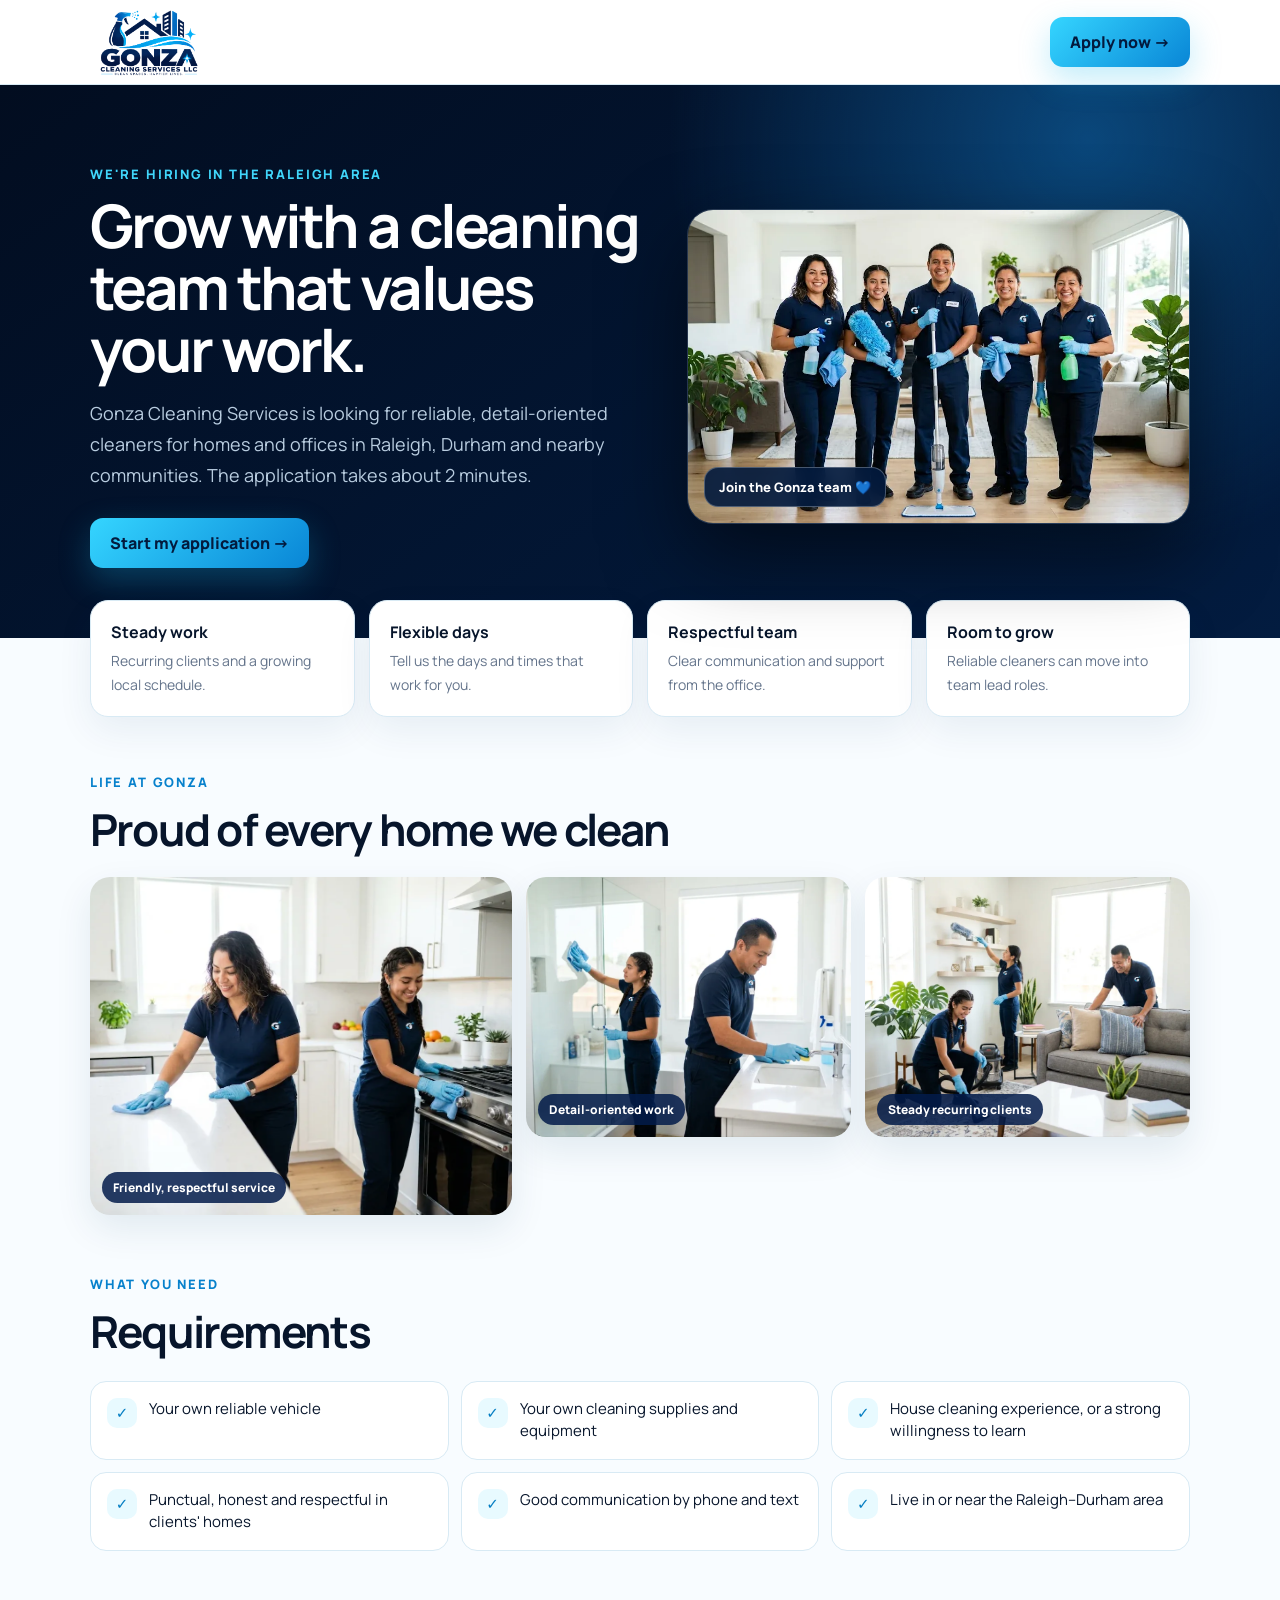
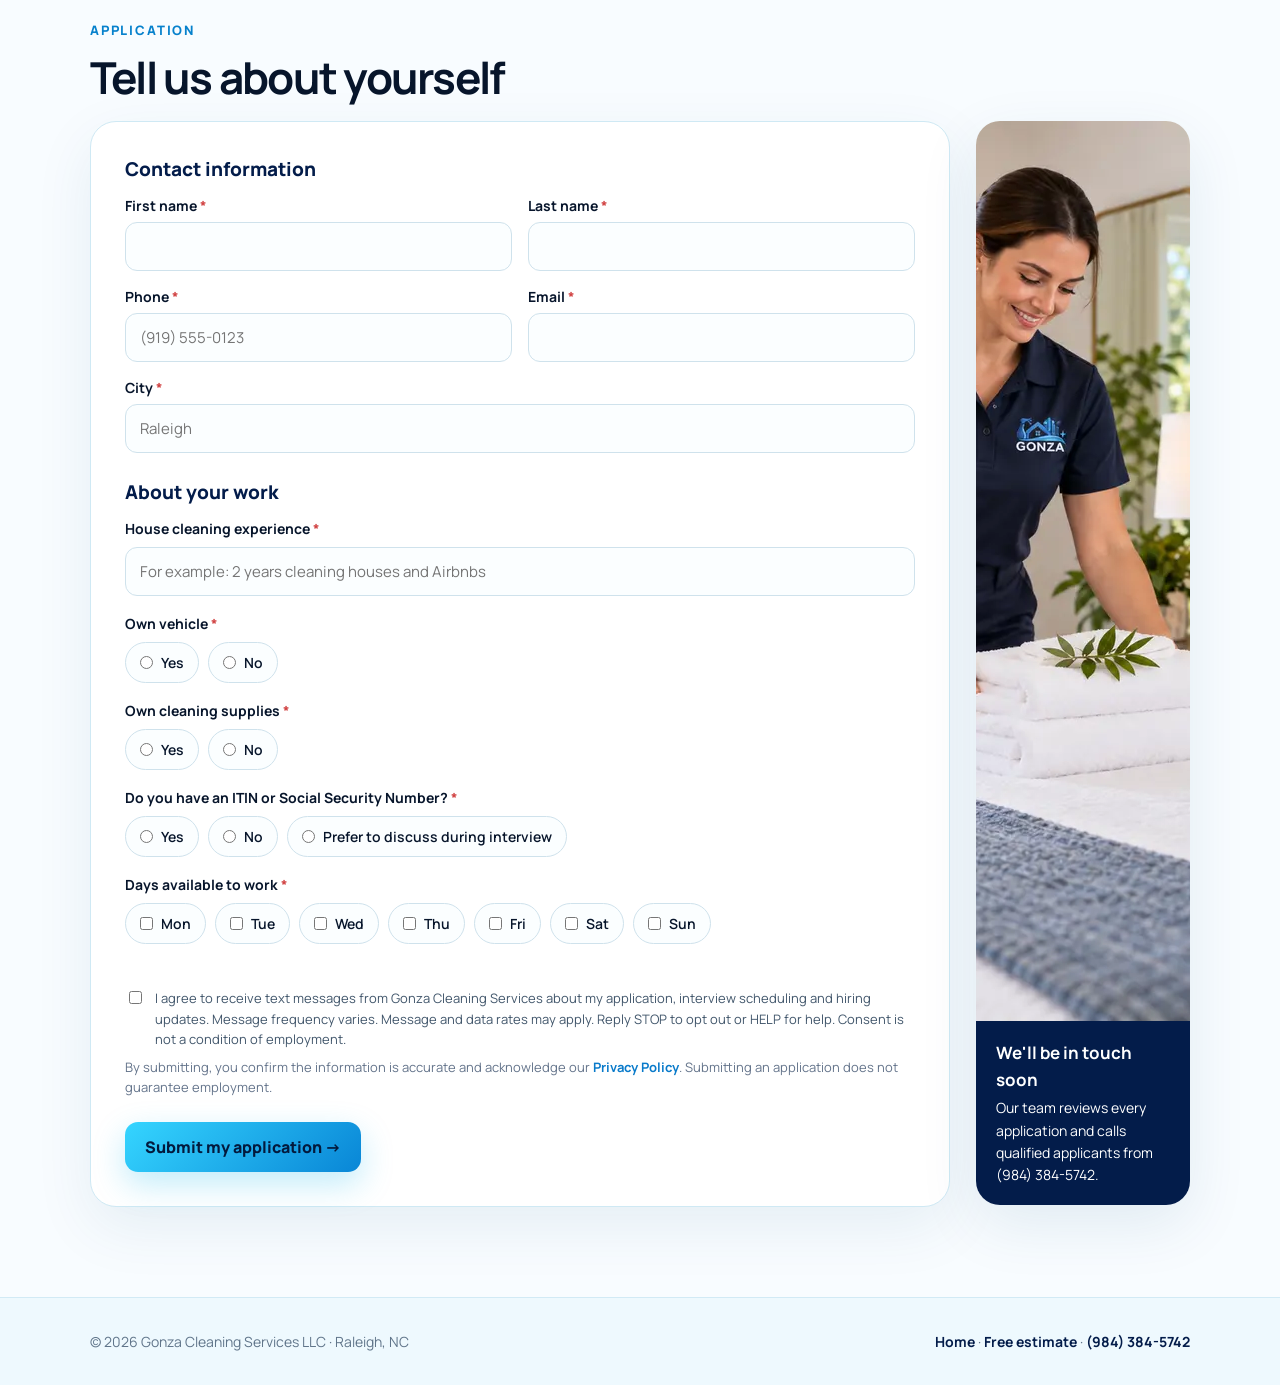
==== join-our-team.html @ 3a6606a4 "Join Our Team: team photos with Gonza logo on uniforms, new gallery Co-Authored-By: Claude Opus 5.5 " ====
<!doctype html>
<html lang="en">
<head>
<meta charset="utf-8">
<meta name="viewport" content="width=device-width,initial-scale=1">
<title>Join Our Team | Cleaning Jobs in Raleigh NC | Gonza Cleaning</title>
<meta name="description" content="Apply to join Gonza Cleaning Services. We are hiring reliable, detail-oriented house cleaners in Raleigh, Durham and nearby North Carolina communities.">
<meta name="robots" content="index,follow">
<link rel="canonical" href="https://www.gonzacleaning.com/join-our-team.html">
<meta property="og:type" content="website"><meta property="og:url" content="https://www.gonzacleaning.com/join-our-team.html"><meta property="og:title" content="Join Our Team | Gonza Cleaning Services"><meta property="og:description" content="We are hiring reliable, detail-oriented cleaners in the Raleigh area. Apply in about 3 minutes."><meta property="og:image" content="https://www.gonzacleaning.com/assets/gonza-logo-main.jpg">
<link rel="preconnect" href="https://fonts.googleapis.com"><link rel="preconnect" href="https://fonts.gstatic.com" crossorigin>
<link href="https://fonts.googleapis.com/css2?family=Manrope:wght@400;500;600;700;800&display=swap" rel="stylesheet">
<link rel="icon" type="image/png" sizes="192x192" href="/favicon.png">
<meta name="theme-color" content="#f8fcff">
<style>
:root{--navy:#031c4a;--cyan:#18bbed;--blue:#087aca;--ink:#07152b;--muted:#64748b;--line:#d8eaf4;--ice:#eefbff}
*{box-sizing:border-box}html{scroll-behavior:smooth}body{margin:0;font-family:Manrope,system-ui,sans-serif;color:var(--ink);background:#f8fcff}a{color:inherit;text-decoration:none}
.container{width:min(1100px,calc(100% - 40px));margin:auto}
.nav{position:sticky;top:0;z-index:20;background:#ffffffee;backdrop-filter:blur(16px);border-bottom:1px solid var(--line)}
.nav .container{display:flex;align-items:center;justify-content:space-between;height:84px}
.brand img{height:68px;display:block}
.btn{display:inline-flex;align-items:center;justify-content:center;gap:8px;padding:14px 20px;border:0;border-radius:13px;background:linear-gradient(135deg,#35d5ff,#0986d6);color:#031a3d;font:inherit;font-weight:800;box-shadow:0 12px 32px #17b8ed44;cursor:pointer;transition:.2s}
.btn:hover{transform:translateY(-2px)}.btn:disabled{opacity:.6;cursor:wait;transform:none}
.btn.ghost{background:transparent;box-shadow:none;border:1px solid #c8e8f5;color:var(--navy)}
.hero{background:radial-gradient(circle at 85% 10%,#0a477b 0,transparent 35%),linear-gradient(145deg,#020d20,#031c40);color:#fff;padding:80px 0 70px}
.kicker{color:#40d6fa;text-transform:uppercase;letter-spacing:.14em;font-size:13px;font-weight:800}
.hero h1{font-size:clamp(36px,6vw,60px);line-height:1.03;letter-spacing:-.045em;margin:12px 0 18px;max-width:760px}
.hero p{color:#b9cde0;font-size:18px;line-height:1.7;max-width:640px;margin:0 0 28px}
.perks{display:grid;grid-template-columns:repeat(4,1fr);gap:14px;margin-top:-38px}
.perk{background:#fff;border:1px solid var(--line);border-radius:18px;padding:20px;box-shadow:0 14px 36px #073c6312}
.perk strong{display:block;font-size:16px;margin-bottom:6px}.perk span{color:var(--muted);font-size:14px;line-height:1.6}
.reqs{padding:60px 0 10px}
.reqs h2,.apply h2{font-size:clamp(30px,4vw,44px);letter-spacing:-.04em;margin:8px 0 14px}
.req-list{display:grid;grid-template-columns:repeat(3,1fr);gap:12px;margin-top:20px}
.req{display:flex;gap:12px;align-items:flex-start;padding:16px;border:1px solid var(--line);border-radius:16px;background:#fff;font-size:15px;line-height:1.5}
.req i{flex:0 0 30px;height:30px;border-radius:10px;display:grid;place-items:center;background:#e8faff;color:#057ec3;font-style:normal;font-weight:900}
.apply{padding:60px 0 90px}
.card{background:#fff;border:1px solid #cfe9f4;border-radius:26px;padding:34px;box-shadow:0 20px 60px #054a7014;max-width:860px}
fieldset{border:0;padding:0;margin:0 0 26px}
legend,.section-title{font-size:19px;font-weight:800;margin-bottom:14px;padding:0;color:var(--navy)}
.grid{display:grid;grid-template-columns:1fr 1fr;gap:16px}.full{grid-column:1/-1}
label.f{display:block;font-weight:700;font-size:14px;margin-bottom:7px}
input[type=text],input[type=tel],input[type=email],input[type=date],select,textarea{width:100%;padding:13px 14px;border:1px solid #cfe2ec;border-radius:12px;font:inherit;font-size:15px;background:#fbfeff;color:var(--ink)}
input:focus,select:focus,textarea:focus{outline:2px solid #35d5ff;border-color:#35d5ff}
textarea{min-height:90px;resize:vertical}
.q{margin-bottom:18px}.q>.f{margin-bottom:9px}
.choices{display:flex;flex-wrap:wrap;gap:9px}
.choices label{display:inline-flex;align-items:center;gap:8px;padding:10px 14px;border:1px solid #cfe2ec;border-radius:999px;background:#fbfeff;font-size:14px;font-weight:600;cursor:pointer}
.choices input{accent-color:#0986d6;margin:0}
.choices label:has(input:checked){border-color:#0986d6;background:#e8f7ff}
.hint{display:block;color:var(--muted);font-size:13px;margin-top:6px;line-height:1.5}
.consent{display:flex;gap:10px;align-items:flex-start;font-size:13px;line-height:1.6;color:#41566b;margin:8px 0}
.consent input{margin-top:3px;accent-color:#0986d6;flex:0 0 auto}
.req-star{color:#d14343}
.notice{display:none;margin-top:16px;padding:14px 16px;border-radius:12px;font-weight:700;line-height:1.5}
.notice.ok{display:block;background:#e9fbef;color:#14613a;border:1px solid #bfe8cf}
.notice.err{display:block;background:#fff1f1;color:#8a1f1f;border:1px solid #f1c6c6}
.blocked{display:none;margin-top:10px;padding:12px 14px;border-radius:12px;background:#fff8e6;border:1px solid #f3dfa6;color:#6b4e00;font-size:14px;line-height:1.5}
.hero .container{display:grid;grid-template-columns:1.05fr .95fr;gap:40px;align-items:center}
.hero-photo{position:relative;border-radius:26px;overflow:hidden;aspect-ratio:16/10;box-shadow:0 30px 80px #0008;border:1px solid #ffffff25}
.hero-photo img{width:100%;height:100%;object-fit:cover;display:block}
.hero-photo .tag{position:absolute;left:16px;bottom:16px;padding:10px 14px;border-radius:14px;background:#031a3de8;border:1px solid #fff4;color:#fff;font-weight:800;font-size:13px;backdrop-filter:blur(10px)}
.gallery{padding:56px 0 0}.gallery h2{font-size:clamp(30px,4vw,44px);letter-spacing:-.04em;margin:8px 0 18px}
.gal{display:grid;grid-template-columns:1.3fr 1fr 1fr;gap:14px}
.gal figure{margin:0;border-radius:20px;overflow:hidden;position:relative;aspect-ratio:4/3.2;box-shadow:0 14px 36px #073c6318}
.gal img{width:100%;height:100%;object-fit:cover;display:block;transition:.5s}.gal figure:hover img{transform:scale(1.05)}
.gal figcaption{position:absolute;left:12px;bottom:12px;padding:7px 11px;border-radius:99px;background:#031c4ad9;color:#fff;font-size:12px;font-weight:800}
.apply-grid{display:grid;grid-template-columns:minmax(0,860px) 1fr;gap:26px;align-items:start}
.apply-side{position:sticky;top:110px;border-radius:24px;overflow:hidden;box-shadow:0 20px 60px #054a7018}
.apply-side img{width:100%;display:block;aspect-ratio:3/4;object-fit:cover}
.apply-side div{background:#031c4a;color:#fff;padding:18px 20px;font-size:14px;line-height:1.6}.apply-side strong{display:block;font-size:17px;margin-bottom:4px}
@media(max-width:860px){.hero .container{grid-template-columns:1fr}.hero-photo{aspect-ratio:16/10}.gal{grid-template-columns:1fr 1fr}.gal figure:first-child{grid-column:1/-1}.apply-grid{grid-template-columns:1fr}.apply-side{display:none}}
footer{background:#eef9fe;border-top:1px solid #d2eaf5;color:#60758a;padding:34px 0;font-size:14px}
footer .container{display:flex;justify-content:space-between;gap:20px;flex-wrap:wrap}
footer a{color:var(--navy);font-weight:700}
@media(max-width:860px){.perks{grid-template-columns:1fr 1fr}.req-list{grid-template-columns:1fr}.grid{grid-template-columns:1fr}.card{padding:22px}.nav .btn{display:none}}
@media(max-width:520px){.perks{grid-template-columns:1fr}.hero{padding:56px 0 64px}}
</style>
</head>
<body>
<nav class="nav"><div class="container"><a class="brand" href="/" aria-label="Gonza Cleaning Services home"><img src="assets/gonza-logo-primary-transparent.png" alt="GONZA CLEANING SERVICES LLC"></a><a class="btn" href="#apply">Apply now →</a></div></nav>

<header class="hero"><div class="container"><div>
<div class="kicker">We're hiring in the Raleigh area</div>
<h1>Grow with a cleaning team that values your work.</h1>
<p>Gonza Cleaning Services is looking for reliable, detail-oriented cleaners for homes and offices in Raleigh, Durham and nearby communities. The application takes about 2 minutes.</p>
<a class="btn" href="#apply">Start my application →</a>
</div>
<div class="hero-photo"><img src="assets/gonza-team-hiring.webp" width="1024" height="572" alt="Smiling Gonza Cleaning team in navy uniforms holding cleaning supplies in a bright living room"><span class="tag">Join the Gonza team 💙</span></div>
</div></header>

<section><div class="container"><div class="perks">
<div class="perk"><strong>Steady work</strong><span>Recurring clients and a growing local schedule.</span></div>
<div class="perk"><strong>Flexible days</strong><span>Tell us the days and times that work for you.</span></div>
<div class="perk"><strong>Respectful team</strong><span>Clear communication and support from the office.</span></div>
<div class="perk"><strong>Room to grow</strong><span>Reliable cleaners can move into team lead roles.</span></div>
</div></div></section>

<section class="gallery"><div class="container">
<div class="kicker" style="color:#0781cc">Life at Gonza</div>
<h2>Proud of every home we clean</h2>
<div class="gal">
<figure><img src="assets/gonza-team-kitchen.webp" width="1024" height="765" loading="lazy" alt="Two Gonza cleaners in navy uniforms cleaning a bright kitchen"><figcaption>Friendly, respectful service</figcaption></figure>
<figure><img src="assets/gonza-team-bathroom.webp" width="1024" height="765" loading="lazy" alt="Gonza team cleaning a modern bathroom shower and sink"><figcaption>Detail-oriented work</figcaption></figure>
<figure><img src="assets/gonza-team-living.webp" width="1024" height="765" loading="lazy" alt="Gonza team vacuuming, dusting and tidying a living room"><figcaption>Steady recurring clients</figcaption></figure>
</div>
</div></section>

<section class="reqs"><div class="container">
<div class="kicker" style="color:#0781cc">What you need</div>
<h2>Requirements</h2>
<div class="req-list">
<div class="req"><i>✓</i><span>Your own reliable vehicle</span></div>
<div class="req"><i>✓</i><span>Your own cleaning supplies and equipment</span></div>
<div class="req"><i>✓</i><span>House cleaning experience, or a strong willingness to learn</span></div>
<div class="req"><i>✓</i><span>Punctual, honest and respectful in clients' homes</span></div>
<div class="req"><i>✓</i><span>Good communication by phone and text</span></div>
<div class="req"><i>✓</i><span>Live in or near the Raleigh–Durham area</span></div>
</div>
</div></section>

<section class="apply" id="apply"><div class="container">
<div class="kicker" style="color:#0781cc">Application</div>
<h2>Tell us about yourself</h2>
<div class="apply-grid"><form class="card" id="applyForm" novalidate>
<input type="text" name="_honey" tabindex="-1" autocomplete="off" style="display:none">

<fieldset><legend>Contact information</legend><div class="grid">
<div><label class="f" for="first_name">First name <span class="req-star">*</span></label><input type="text" id="first_name" name="first_name" autocomplete="given-name" required></div>
<div><label class="f" for="last_name">Last name <span class="req-star">*</span></label><input type="text" id="last_name" name="last_name" autocomplete="family-name" required></div>
<div><label class="f" for="phone">Phone <span class="req-star">*</span></label><input type="tel" id="phone" name="phone" autocomplete="tel" placeholder="(919) 555-0123" required></div>
<div><label class="f" for="email">Email <span class="req-star">*</span></label><input type="email" id="email" name="email" autocomplete="email" required></div>
<div class="full"><label class="f" for="city">City <span class="req-star">*</span></label><input type="text" id="city" name="city" autocomplete="address-level2" placeholder="Raleigh" required></div>
</div></fieldset>

<fieldset><legend>About your work</legend>
<div class="q"><label class="f" for="experience">House cleaning experience <span class="req-star">*</span></label><input type="text" id="experience" name="experience" placeholder="For example: 2 years cleaning houses and Airbnbs" required></div>
<div class="q"><span class="f" style="display:block;font-weight:700;font-size:14px;margin-bottom:9px">Own vehicle <span class="req-star">*</span></span><div class="choices" data-required="own_vehicle">
<label><input type="radio" name="own_vehicle" value="Yes"> Yes</label>
<label><input type="radio" name="own_vehicle" value="No"> No</label>
</div></div>
<div class="q"><span class="f" style="display:block;font-weight:700;font-size:14px;margin-bottom:9px">Own cleaning supplies <span class="req-star">*</span></span><div class="choices" data-required="own_supplies">
<label><input type="radio" name="own_supplies" value="Yes"> Yes</label>
<label><input type="radio" name="own_supplies" value="No"> No</label>
</div></div>
<div class="blocked" id="reqNotice">Your own vehicle and supplies are required for this position. You can still send your application and we will keep it on file.</div>
<div class="q"><span class="f" style="display:block;font-weight:700;font-size:14px;margin-bottom:9px">Do you have an ITIN or Social Security Number? <span class="req-star">*</span></span><div class="choices" data-required="ssn_itin">
<label><input type="radio" name="ssn_itin" value="Yes"> Yes</label>
<label><input type="radio" name="ssn_itin" value="No"> No</label>
<label><input type="radio" name="ssn_itin" value="Prefer to discuss during interview"> Prefer to discuss during interview</label>
</div></div>
<div class="q"><span class="f" style="display:block;font-weight:700;font-size:14px;margin-bottom:9px">Days available to work <span class="req-star">*</span></span><div class="choices" data-required="days_available">
<label><input type="checkbox" name="days_available" value="Monday"> Mon</label>
<label><input type="checkbox" name="days_available" value="Tuesday"> Tue</label>
<label><input type="checkbox" name="days_available" value="Wednesday"> Wed</label>
<label><input type="checkbox" name="days_available" value="Thursday"> Thu</label>
<label><input type="checkbox" name="days_available" value="Friday"> Fri</label>
<label><input type="checkbox" name="days_available" value="Saturday"> Sat</label>
<label><input type="checkbox" name="days_available" value="Sunday"> Sun</label>
</div></div>
</fieldset>

<label class="consent"><input type="checkbox" name="sms_consent" value="Yes" id="sms_consent"><span>I agree to receive text messages from Gonza Cleaning Services about my application, interview scheduling and hiring updates. Message frequency varies. Message and data rates may apply. Reply STOP to opt out or HELP for help. Consent is not a condition of employment.</span></label>
<p class="hint">By submitting, you confirm the information is accurate and acknowledge our <a href="privacy.html" style="color:var(--blue);font-weight:700">Privacy Policy</a>. Submitting an application does not guarantee employment.</p>

<button class="btn" type="submit" id="submitBtn" style="margin-top:12px">Submit my application →</button>
<div class="notice" id="notice" role="status" aria-live="polite"></div>
</form>
<aside class="apply-side"><img src="assets/service-airbnb.webp" width="1200" height="900" loading="lazy" alt="Gonza cleaner preparing a bedroom"><div><strong>We'll be in touch soon</strong>Our team reviews every application and calls qualified applicants from (984) 384-5742.</div></aside>
</div>
</div></section>

<footer><div class="container">
<span>© <span id="yr"></span> Gonza Cleaning Services LLC · Raleigh, NC</span>
<span><a href="/">Home</a> · <a href="/#estimate">Free estimate</a> · <a href="tel:+19843845742">(984) 384-5742</a></span>
</div></footer>

<script>
document.getElementById('yr').textContent=new Date().getFullYear();
(function(){
 const form=document.getElementById('applyForm');
 const notice=document.getElementById('notice');
 const btn=document.getElementById('submitBtn');
 const reqNotice=document.getElementById('reqNotice');
 const GHL='https://services.leadconnectorhq.com/hooks/djKDRQ5SK7LVrMdc71PD/webhook-trigger/5mELAW9N0eT5maPAikNT';
 const WEB3='https://api.web3forms.com/submit';
 const WEB3_KEY='4a6340ba-fec6-4b7b-bb6e-03b7d6c49efc';
 function val(name){const els=form.querySelectorAll('[name="'+name+'"]');if(!els.length)return '';if(els[0].type==='radio')return (form.querySelector('[name="'+name+'"]:checked')||{}).value||'';if(els[0].type==='checkbox'&&els.length>1)return [...form.querySelectorAll('[name="'+name+'"]:checked')].map(e=>e.value).join(', ');if(els[0].type==='checkbox')return els[0].checked?els[0].value:'';return String(els[0].value||'').trim();}
 function show(msg,ok){notice.textContent=msg;notice.className='notice '+(ok?'ok':'err');}
 form.addEventListener('change',function(){reqNotice.style.display=(val('own_vehicle')==='No'||val('own_supplies')==='No')?'block':'none';});
 const labels={first_name:'First name',last_name:'Last name',phone:'Phone',email:'Email',city:'City',experience:'House cleaning experience',own_vehicle:'Own vehicle',own_supplies:'Own cleaning supplies',ssn_itin:'ITIN or SSN',days_available:'Days available',sms_consent:'SMS consent'};
 let sending=false;
 form.addEventListener('submit',async function(e){
  e.preventDefault();
  if(sending||form.elements._honey.value)return;
  for(const id of ['first_name','last_name','phone','email','city','experience']){const el=document.getElementById(id);if(!el.checkValidity()){el.reportValidity();return;}}
  for(const box of form.querySelectorAll('[data-required]')){if(!val(box.dataset.required)){box.scrollIntoView({behavior:'smooth',block:'center'});show('Please answer all required questions (marked with *).',false);return;}}
  const data={};Object.keys(labels).forEach(k=>data[k]=val(k));
  const summary=Object.keys(labels).filter(k=>!['first_name','last_name','phone','email'].includes(k)).map(k=>labels[k]+': '+(data[k]||'—')).join('\n');
  sending=true;btn.disabled=true;btn.textContent='Sending…';
  const crm=new URLSearchParams(Object.assign({},data,{name:(data.first_name+' '+data.last_name).trim(),service_city:data.city,source:'Join Our Team page',application_summary:summary}));
  let ghlOk=false,mailOk=false;
  try{await fetch(GHL,{method:'POST',mode:'no-cors',body:crm,keepalive:true});ghlOk=true;}catch(err){}
  try{const payload={access_key:WEB3_KEY,subject:'New Job Application - '+data.first_name+' '+data.last_name,from_name:'GONZA Join Our Team',email:data.email,replyto:data.email};Object.keys(labels).forEach(k=>payload[labels[k]]=data[k]||'—');const r=await fetch(WEB3,{method:'POST',headers:{'Content-Type':'application/json',Accept:'application/json'},body:JSON.stringify(payload)});const j=await r.json();mailOk=r.ok&&j.success===true;}catch(err){}
  if(ghlOk||mailOk){show('Thank you, '+data.first_name+'! We received your application. Our team will review it and contact you soon.',true);form.reset();reqNotice.style.display='none';}
  else{show('We could not send your application. Please try again, or call or text us at (984) 384-5742.',false);}
  sending=false;btn.disabled=false;btn.textContent='Submit my application →';
 });
})();
</script>
</body>
</html>
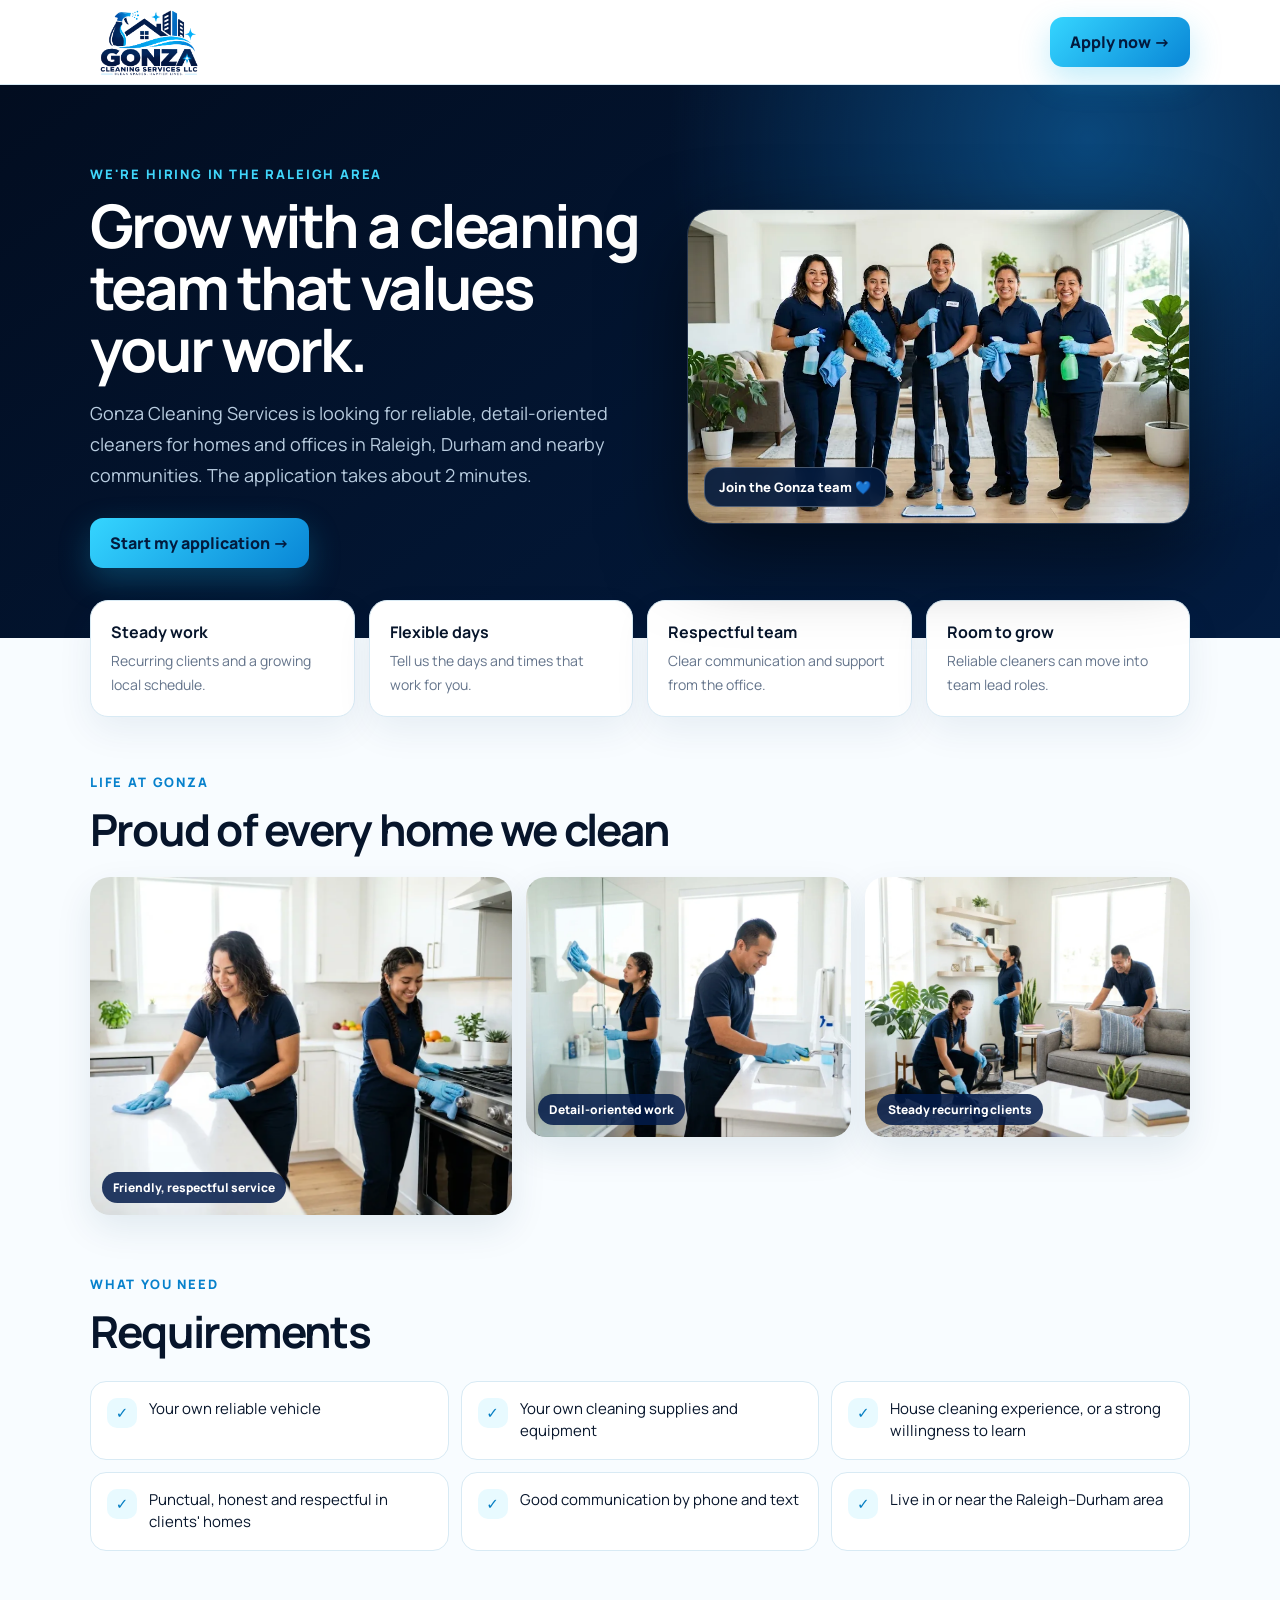
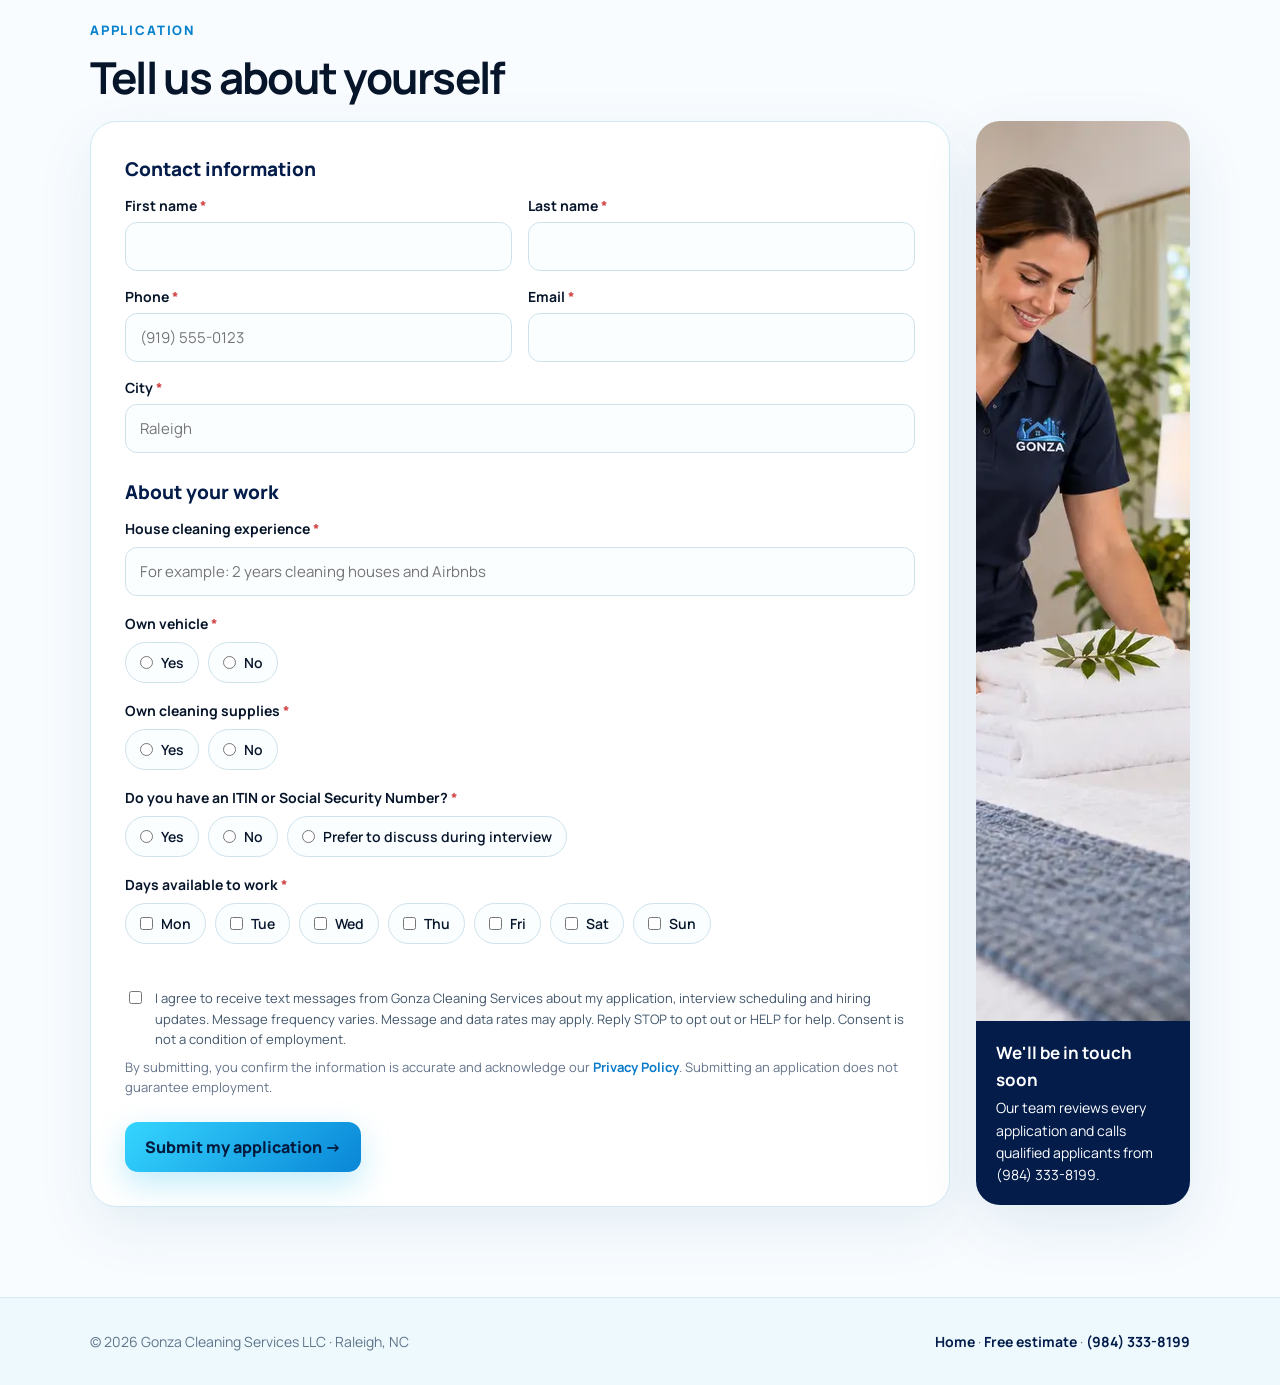
==== commit 07b8ceda: "Update phone number to (984) 333-8199 (WhatsApp stays on 384-5742)" ====
--- a/join-our-team.html
+++ b/join-our-team.html
@@ -166,13 +166,13 @@
 <button class="btn" type="submit" id="submitBtn" style="margin-top:12px">Submit my application →</button>
 <div class="notice" id="notice" role="status" aria-live="polite"></div>
 </form>
-<aside class="apply-side"><img src="assets/service-airbnb.webp" width="1200" height="900" loading="lazy" alt="Gonza cleaner preparing a bedroom"><div><strong>We'll be in touch soon</strong>Our team reviews every application and calls qualified applicants from (984) 384-5742.</div></aside>
+<aside class="apply-side"><img src="assets/service-airbnb.webp" width="1200" height="900" loading="lazy" alt="Gonza cleaner preparing a bedroom"><div><strong>We'll be in touch soon</strong>Our team reviews every application and calls qualified applicants from (984) 333-8199.</div></aside>
 </div>
 </div></section>
 
 <footer><div class="container">
 <span>© <span id="yr"></span> Gonza Cleaning Services LLC · Raleigh, NC</span>
-<span><a href="/">Home</a> · <a href="/#estimate">Free estimate</a> · <a href="tel:+19843845742">(984) 384-5742</a></span>
+<span><a href="/">Home</a> · <a href="/#estimate">Free estimate</a> · <a href="tel:+19843338199">(984) 333-8199</a></span>
 </div></footer>
 
 <script>
@@ -203,7 +203,7 @@
   try{await fetch(GHL,{method:'POST',mode:'no-cors',body:crm,keepalive:true});ghlOk=true;}catch(err){}
   try{const payload={access_key:WEB3_KEY,subject:'New Job Application - '+data.first_name+' '+data.last_name,from_name:'GONZA Join Our Team',email:data.email,replyto:data.email};Object.keys(labels).forEach(k=>payload[labels[k]]=data[k]||'—');const r=await fetch(WEB3,{method:'POST',headers:{'Content-Type':'application/json',Accept:'application/json'},body:JSON.stringify(payload)});const j=await r.json();mailOk=r.ok&&j.success===true;}catch(err){}
   if(ghlOk||mailOk){show('Thank you, '+data.first_name+'! We received your application. Our team will review it and contact you soon.',true);form.reset();reqNotice.style.display='none';}
-  else{show('We could not send your application. Please try again, or call or text us at (984) 384-5742.',false);}
+  else{show('We could not send your application. Please try again, or call or text us at (984) 333-8199.',false);}
   sending=false;btn.disabled=false;btn.textContent='Submit my application →';
  });
 })();
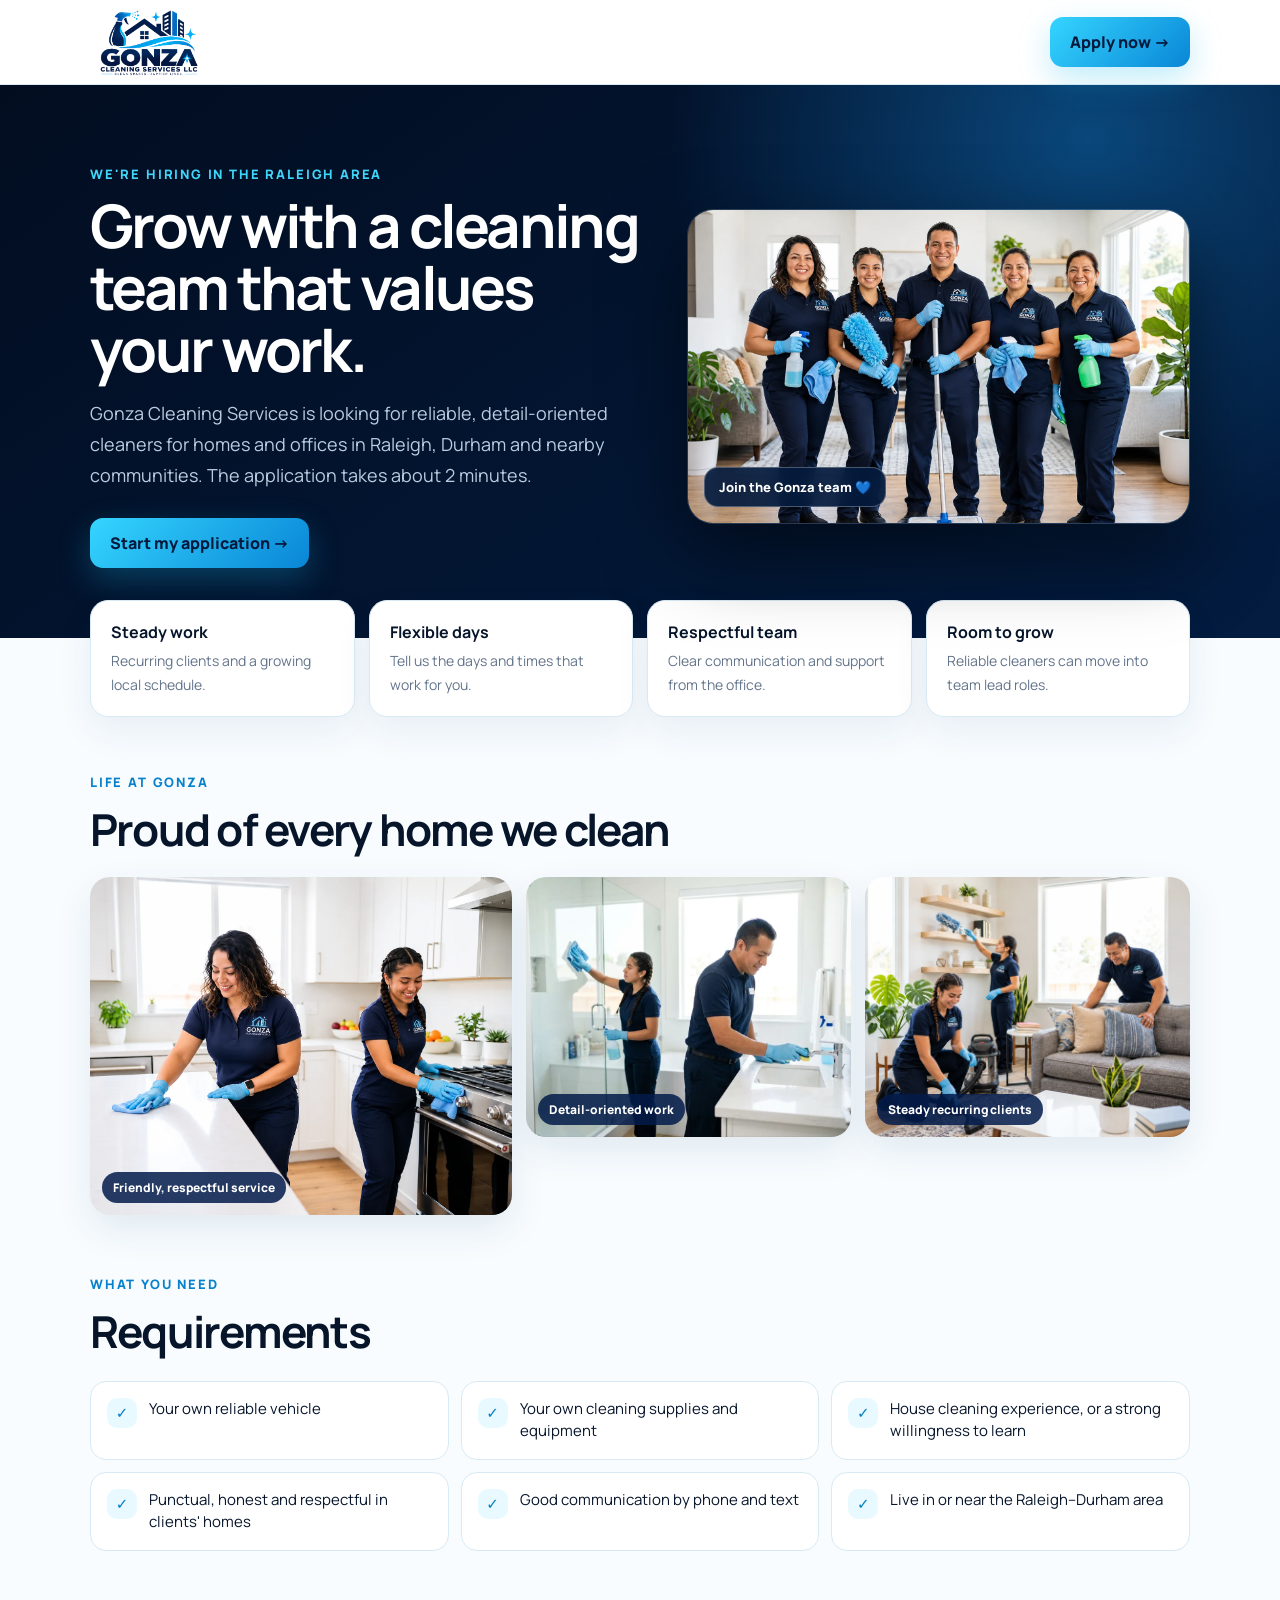
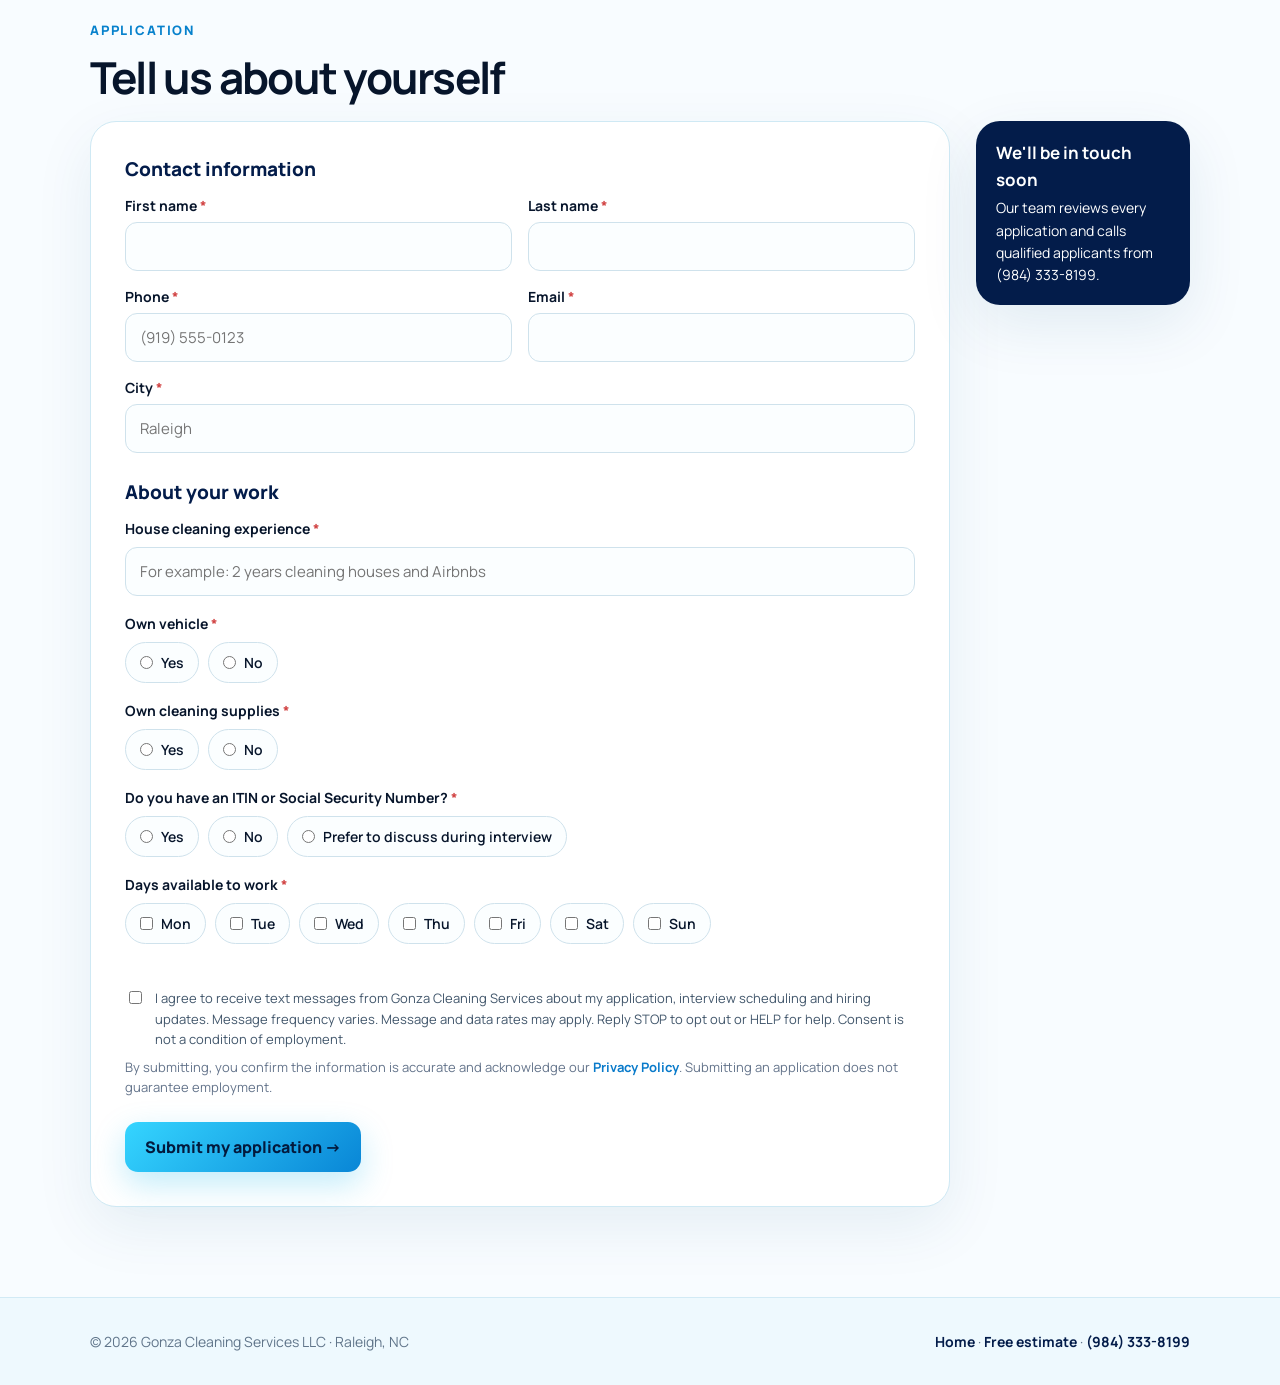
==== commit 1aa925e3: "Use new team photos and remove Airbnb photo on recruitment page" ====
--- a/join-our-team.html
+++ b/join-our-team.html
@@ -86,7 +86,7 @@
 <p>Gonza Cleaning Services is looking for reliable, detail-oriented cleaners for homes and offices in Raleigh, Durham and nearby communities. The application takes about 2 minutes.</p>
 <a class="btn" href="#apply">Start my application →</a>
 </div>
-<div class="hero-photo"><img src="assets/gonza-team-hiring.webp" width="1024" height="572" alt="Smiling Gonza Cleaning team in navy uniforms holding cleaning supplies in a bright living room"><span class="tag">Join the Gonza team 💙</span></div>
+<div class="hero-photo"><img src="assets/gonza-team-hiring-v2.webp" width="1536" height="1024" alt="Smiling Gonza Cleaning team in navy uniforms holding cleaning supplies in a bright living room"><span class="tag">Join the Gonza team 💙</span></div>
 </div></header>
 
 <section><div class="container"><div class="perks">
@@ -100,9 +100,9 @@
 <div class="kicker" style="color:#0781cc">Life at Gonza</div>
 <h2>Proud of every home we clean</h2>
 <div class="gal">
-<figure><img src="assets/gonza-team-kitchen.webp" width="1024" height="765" loading="lazy" alt="Two Gonza cleaners in navy uniforms cleaning a bright kitchen"><figcaption>Friendly, respectful service</figcaption></figure>
+<figure><img src="assets/gonza-team-kitchen-v2.webp" width="1451" height="1084" loading="lazy" alt="Two Gonza cleaners in navy uniforms cleaning a bright kitchen"><figcaption>Friendly, respectful service</figcaption></figure>
 <figure><img src="assets/gonza-team-bathroom.webp" width="1024" height="765" loading="lazy" alt="Gonza team cleaning a modern bathroom shower and sink"><figcaption>Detail-oriented work</figcaption></figure>
-<figure><img src="assets/gonza-team-living.webp" width="1024" height="765" loading="lazy" alt="Gonza team vacuuming, dusting and tidying a living room"><figcaption>Steady recurring clients</figcaption></figure>
+<figure><img src="assets/gonza-team-living-v2.webp" width="1451" height="1084" loading="lazy" alt="Gonza team vacuuming, dusting and tidying a living room"><figcaption>Steady recurring clients</figcaption></figure>
 </div>
 </div></section>
 
@@ -166,7 +166,7 @@
 <button class="btn" type="submit" id="submitBtn" style="margin-top:12px">Submit my application →</button>
 <div class="notice" id="notice" role="status" aria-live="polite"></div>
 </form>
-<aside class="apply-side"><img src="assets/service-airbnb.webp" width="1200" height="900" loading="lazy" alt="Gonza cleaner preparing a bedroom"><div><strong>We'll be in touch soon</strong>Our team reviews every application and calls qualified applicants from (984) 333-8199.</div></aside>
+<aside class="apply-side"><div><strong>We'll be in touch soon</strong>Our team reviews every application and calls qualified applicants from (984) 333-8199.</div></aside>
 </div>
 </div></section>
 
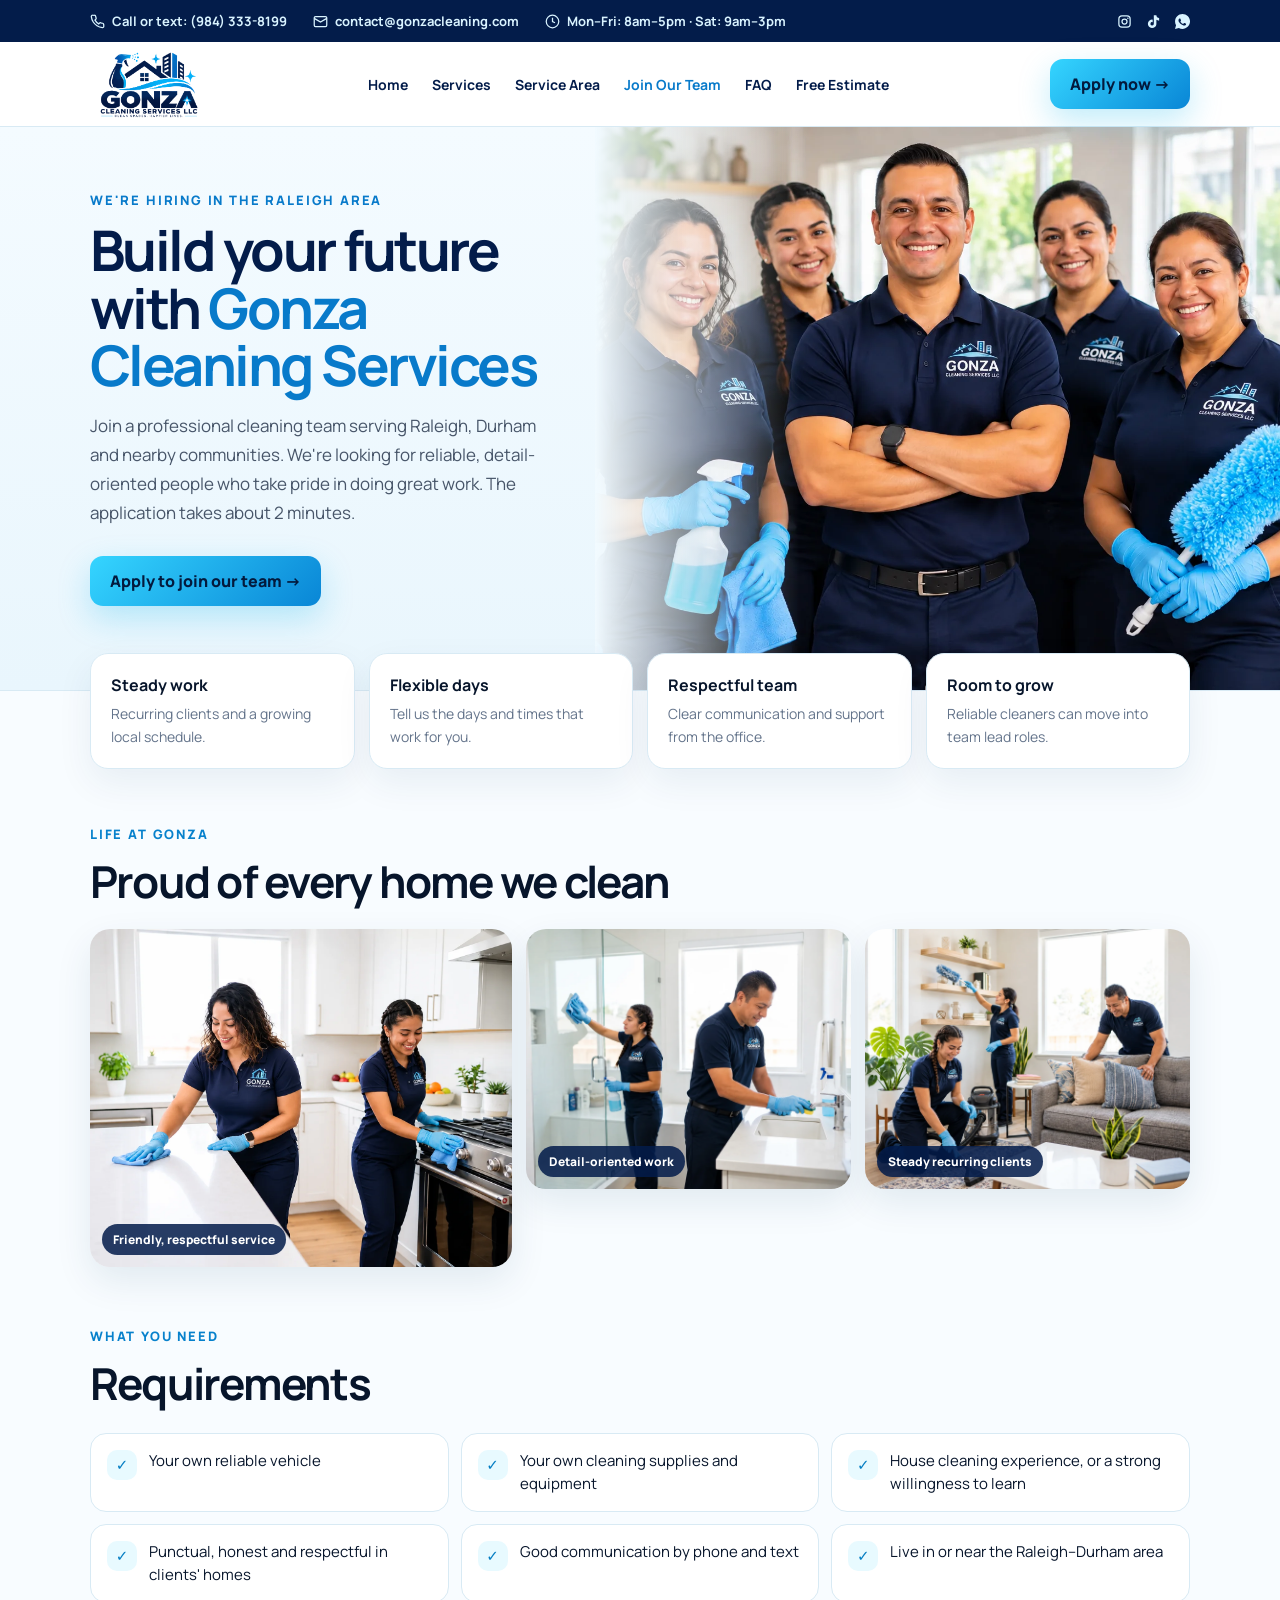
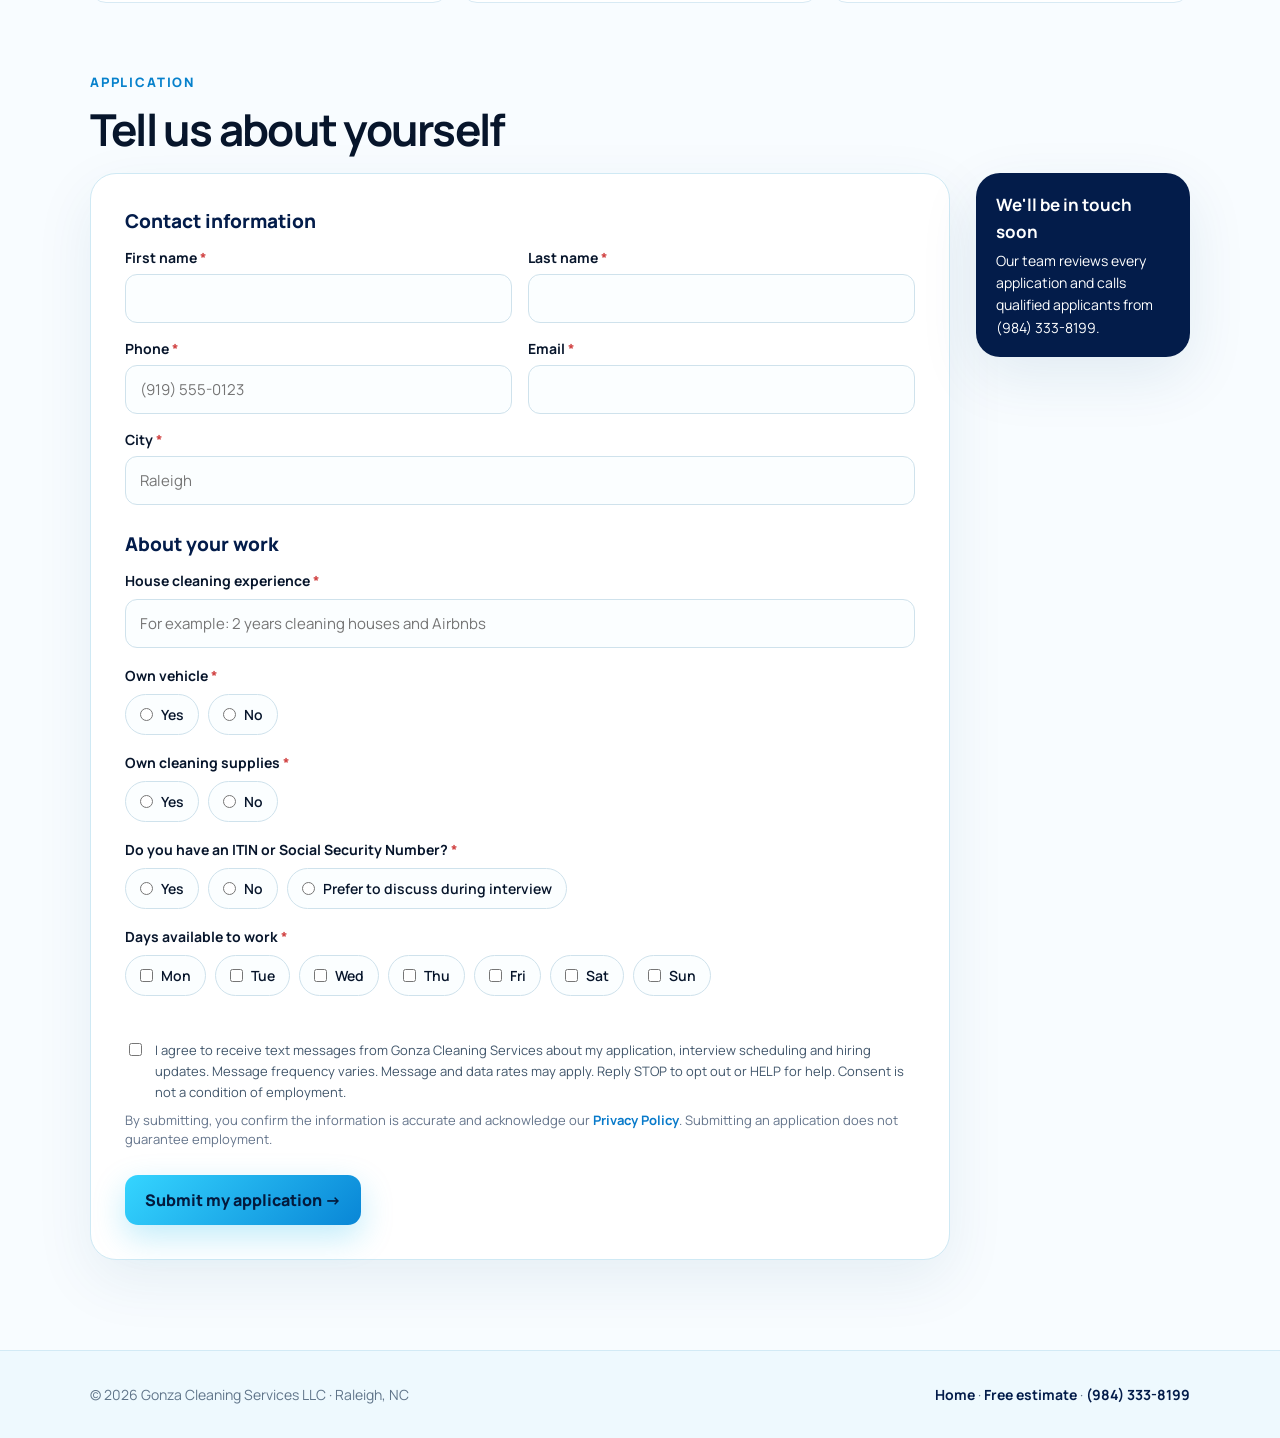
==== commit a53e8caf: "New light hero style for Join Our Team page" ====
--- a/join-our-team.html
+++ b/join-our-team.html
@@ -75,18 +75,46 @@
 footer a{color:var(--navy);font-weight:700}
 @media(max-width:860px){.perks{grid-template-columns:1fr 1fr}.req-list{grid-template-columns:1fr}.grid{grid-template-columns:1fr}.card{padding:22px}.nav .btn{display:none}}
 @media(max-width:520px){.perks{grid-template-columns:1fr}.hero{padding:56px 0 64px}}
+
+.topbar{background:var(--navy);color:#d9f3ff;font-size:13px;font-weight:700}
+.topbar .container{display:flex;align-items:center;gap:26px;min-height:42px;flex-wrap:nowrap;justify-content:flex-start}
+.topbar a,.topbar span{display:inline-flex;align-items:center;gap:7px;color:inherit;white-space:nowrap}
+.topbar svg{width:15px;height:15px;flex:none}
+.tb-social{margin-left:auto;display:flex;gap:14px}
+.tb-social a:hover,.topbar a:hover{color:#40d6fa}
+.nav{top:0}
+.nav .container{gap:24px}
+.navlinks{display:flex;gap:24px;font-size:14px;font-weight:700;color:var(--navy)}
+.navlinks a:hover,.navlinks a.active{color:var(--blue)}
+.hero{background:linear-gradient(180deg,#f4fbff,#e9f6fd);color:var(--ink);padding:0;overflow:hidden;border-bottom:1px solid var(--line)}
+.hero .split>*{min-width:0}
+.hero .split{display:grid;grid-template-columns:1fr 1.15fr;min-height:540px}
+.hero .copy{align-self:center;padding:64px 44px 72px max(20px,calc((100vw - 1100px)/2))}
+.hero .kicker{color:var(--blue)}
+.hero h1{color:var(--navy);font-size:clamp(36px,4.8vw,56px)}
+.hero h1 span{color:var(--blue)}
+.hero p{color:#475569;font-size:17px}
+.hero-img{position:relative;min-height:320px}
+.hero-img img{position:absolute;inset:0;width:100%;height:100%;object-fit:cover;object-position:center 25%}
+.hero-img:before{content:"";position:absolute;inset:0;z-index:1;background:linear-gradient(90deg,#f1faff 0%,#f1faff00 30%)}
+.perks{position:relative;z-index:5}
+.hero .copy{padding-bottom:84px}
+@media(max-width:1020px){.navlinks{display:none}}
+@media(max-width:860px){.hero .split{grid-template-columns:minmax(0,1fr)}.hero h1{font-size:34px}.hero .copy{padding:44px 20px 36px}.hero-img{min-height:300px;aspect-ratio:3/2}.hero-img:before{background:linear-gradient(180deg,#eff9fe 0%,#eff9fe00 22%)}.tb-hide{display:none!important}.topbar .container{gap:16px}}
+@media(max-width:520px){.hero{padding:0}}
 </style>
 </head>
 <body>
-<nav class="nav"><div class="container"><a class="brand" href="/" aria-label="Gonza Cleaning Services home"><img src="assets/gonza-logo-primary-transparent.png" alt="GONZA CLEANING SERVICES LLC"></a><a class="btn" href="#apply">Apply now →</a></div></nav>
-
-<header class="hero"><div class="container"><div>
+<div class="topbar"><div class="container"><a href="tel:+19843338199"><svg viewBox="0 0 24 24" fill="none" stroke="currentColor" stroke-width="2" aria-hidden="true"><path d="M22 16.9v3a2 2 0 0 1-2.2 2 19.8 19.8 0 0 1-8.6-3.1 19.5 19.5 0 0 1-6-6A19.8 19.8 0 0 1 2.1 4.2 2 2 0 0 1 4.1 2h3a2 2 0 0 1 2 1.7c.1.9.4 1.8.7 2.7a2 2 0 0 1-.5 2.1L8 9.8a16 16 0 0 0 6 6l1.3-1.3a2 2 0 0 1 2.1-.4c.9.3 1.8.6 2.7.7a2 2 0 0 1 1.7 2z"/></svg>Call or text: (984) 333-8199</a><a class="tb-hide" href="mailto:contact@gonzacleaning.com"><svg viewBox="0 0 24 24" fill="none" stroke="currentColor" stroke-width="2" aria-hidden="true"><rect x="2" y="4" width="20" height="16" rx="2"/><path d="m22 7-10 6L2 7"/></svg>contact@gonzacleaning.com</a><span class="tb-hide"><svg viewBox="0 0 24 24" fill="none" stroke="currentColor" stroke-width="2" aria-hidden="true"><circle cx="12" cy="12" r="10"/><path d="M12 6v6l4 2"/></svg>Mon–Fri: 8am–5pm · Sat: 9am–3pm</span><div class="tb-social"><a href="https://www.instagram.com/gonzacleaning/" target="_blank" rel="noopener noreferrer" aria-label="Instagram"><svg viewBox="0 0 24 24" fill="none" aria-hidden="true"><rect x="3" y="3" width="18" height="18" rx="5" stroke="currentColor" stroke-width="2"/><circle cx="12" cy="12" r="4" stroke="currentColor" stroke-width="2"/><circle cx="17.4" cy="6.7" r="1.2" fill="currentColor"/></svg></a><a href="https://www.tiktok.com/@gonza.cleaning.ser" target="_blank" rel="noopener noreferrer" aria-label="TikTok"><svg viewBox="0 0 24 24" fill="currentColor" aria-hidden="true"><path d="M16.6 2c.3 2.7 1.8 4.3 4.4 4.5v4.1a9.7 9.7 0 0 1-4.4-1.3v6.9A6.8 6.8 0 1 1 10.7 9v4.2a2.7 2.7 0 1 0 1.8 2.5V2h4.1z"/></svg></a><a href="https://wa.me/19843338199" target="_blank" rel="noopener noreferrer" aria-label="WhatsApp"><svg viewBox="0 0 24 24" fill="currentColor" aria-hidden="true"><path d="M12.05 0C5.45 0 .08 5.37.08 11.97c0 2.11.55 4.17 1.6 5.99L0 24l6.2-1.63a11.96 11.96 0 0 0 5.85 1.49c6.6 0 11.97-5.37 11.97-11.97S18.65 0 12.05 0Zm5.46 17.1c-.25.7-1.45 1.33-2.02 1.42-.51.07-1.16.1-1.87-.12-.43-.14-.99-.32-1.7-.62-2.98-1.29-4.93-4.29-5.08-4.49-.15-.2-1.22-1.62-1.22-3.09s.77-2.19 1.04-2.49c.28-.3.6-.37.8-.37h.57c.18.01.43-.07.67.51.25.6.84 2.07.92 2.22.07.15.12.32.02.52-.1.2-.15.32-.3.5-.15.17-.31.39-.45.52-.15.15-.3.31-.13.61.17.3.77 1.28 1.66 2.08 1.14 1.02 2.1 1.33 2.4 1.48.3.15.48.13.65-.07.17-.2.74-.87.94-1.17.2-.3.4-.25.67-.15.27.1 1.74.82 2.04.97.3.15.5.22.57.35.08.12.08.72-.17 1.42Z"/></svg></a></div></div></div>
+<nav class="nav"><div class="container"><a class="brand" href="/" aria-label="Gonza Cleaning Services home"><img src="assets/gonza-logo-primary-transparent.png" alt="GONZA CLEANING SERVICES LLC"></a><div class="navlinks"><a href="/">Home</a><a href="/#services">Services</a><a href="/#service-area">Service Area</a><a class="active" href="#top">Join Our Team</a><a href="/#faq">FAQ</a><a href="/#estimate">Free Estimate</a></div><a class="btn" href="#apply">Apply now →</a></div></nav>
+
+<header class="hero" id="top"><div class="split"><div class="copy">
 <div class="kicker">We're hiring in the Raleigh area</div>
-<h1>Grow with a cleaning team that values your work.</h1>
-<p>Gonza Cleaning Services is looking for reliable, detail-oriented cleaners for homes and offices in Raleigh, Durham and nearby communities. The application takes about 2 minutes.</p>
-<a class="btn" href="#apply">Start my application →</a>
-</div>
-<div class="hero-photo"><img src="assets/gonza-team-hiring-v2.webp" width="1536" height="1024" alt="Smiling Gonza Cleaning team in navy uniforms holding cleaning supplies in a bright living room"><span class="tag">Join the Gonza team 💙</span></div>
+<h1>Build your future with <span>Gonza Cleaning Services</span></h1>
+<p>Join a professional cleaning team serving Raleigh, Durham and nearby communities. We're looking for reliable, detail-oriented people who take pride in doing great work. The application takes about 2 minutes.</p>
+<a class="btn" href="#apply">Apply to join our team →</a>
+</div>
+<div class="hero-img"><img src="assets/gonza-team-hiring-v3.webp" width="1536" height="1024" alt="Smiling Gonza Cleaning team in navy uniforms with the Gonza logo"></div>
 </div></header>
 
 <section><div class="container"><div class="perks">
@@ -101,7 +129,7 @@
 <h2>Proud of every home we clean</h2>
 <div class="gal">
 <figure><img src="assets/gonza-team-kitchen-v2.webp" width="1451" height="1084" loading="lazy" alt="Two Gonza cleaners in navy uniforms cleaning a bright kitchen"><figcaption>Friendly, respectful service</figcaption></figure>
-<figure><img src="assets/gonza-team-bathroom.webp" width="1024" height="765" loading="lazy" alt="Gonza team cleaning a modern bathroom shower and sink"><figcaption>Detail-oriented work</figcaption></figure>
+<figure><img src="assets/gonza-team-bathroom-v2.webp" width="1451" height="1084" loading="lazy" alt="Gonza team cleaning a modern bathroom shower and sink"><figcaption>Detail-oriented work</figcaption></figure>
 <figure><img src="assets/gonza-team-living-v2.webp" width="1451" height="1084" loading="lazy" alt="Gonza team vacuuming, dusting and tidying a living room"><figcaption>Steady recurring clients</figcaption></figure>
 </div>
 </div></section>
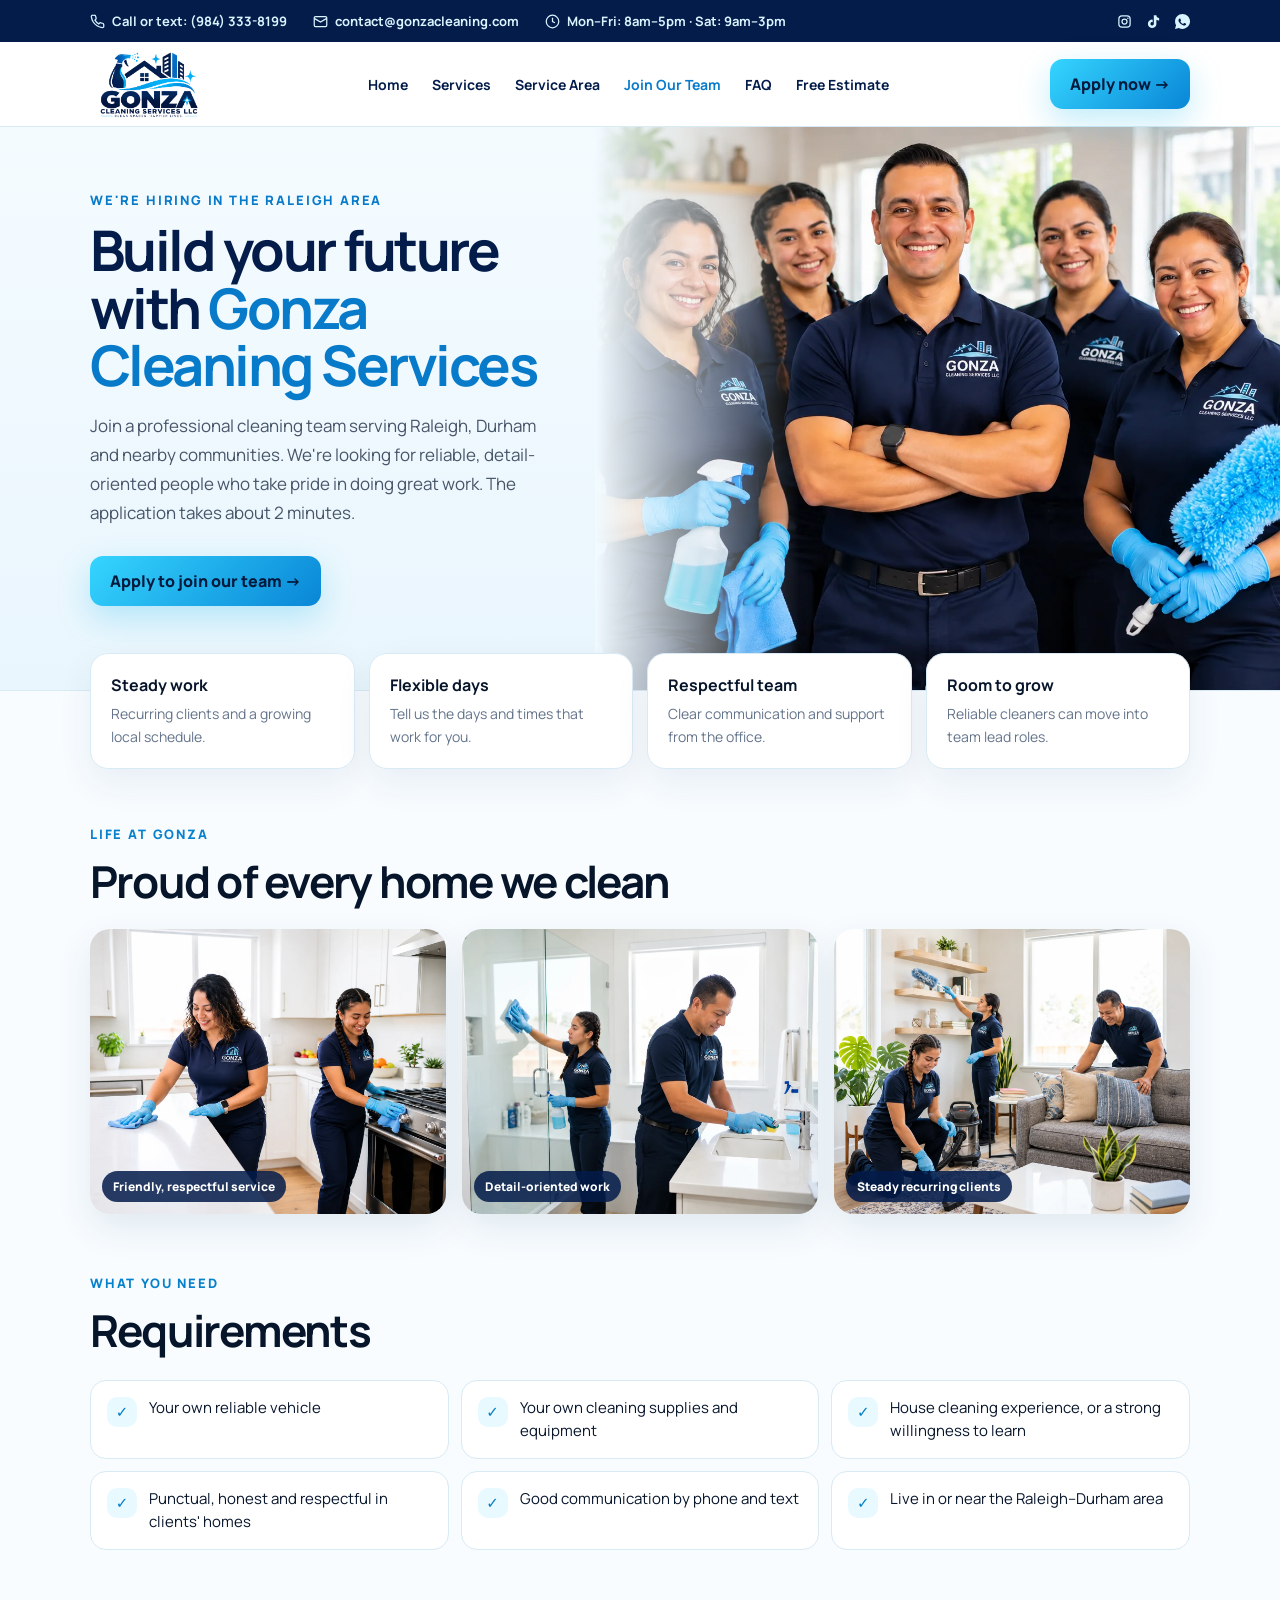
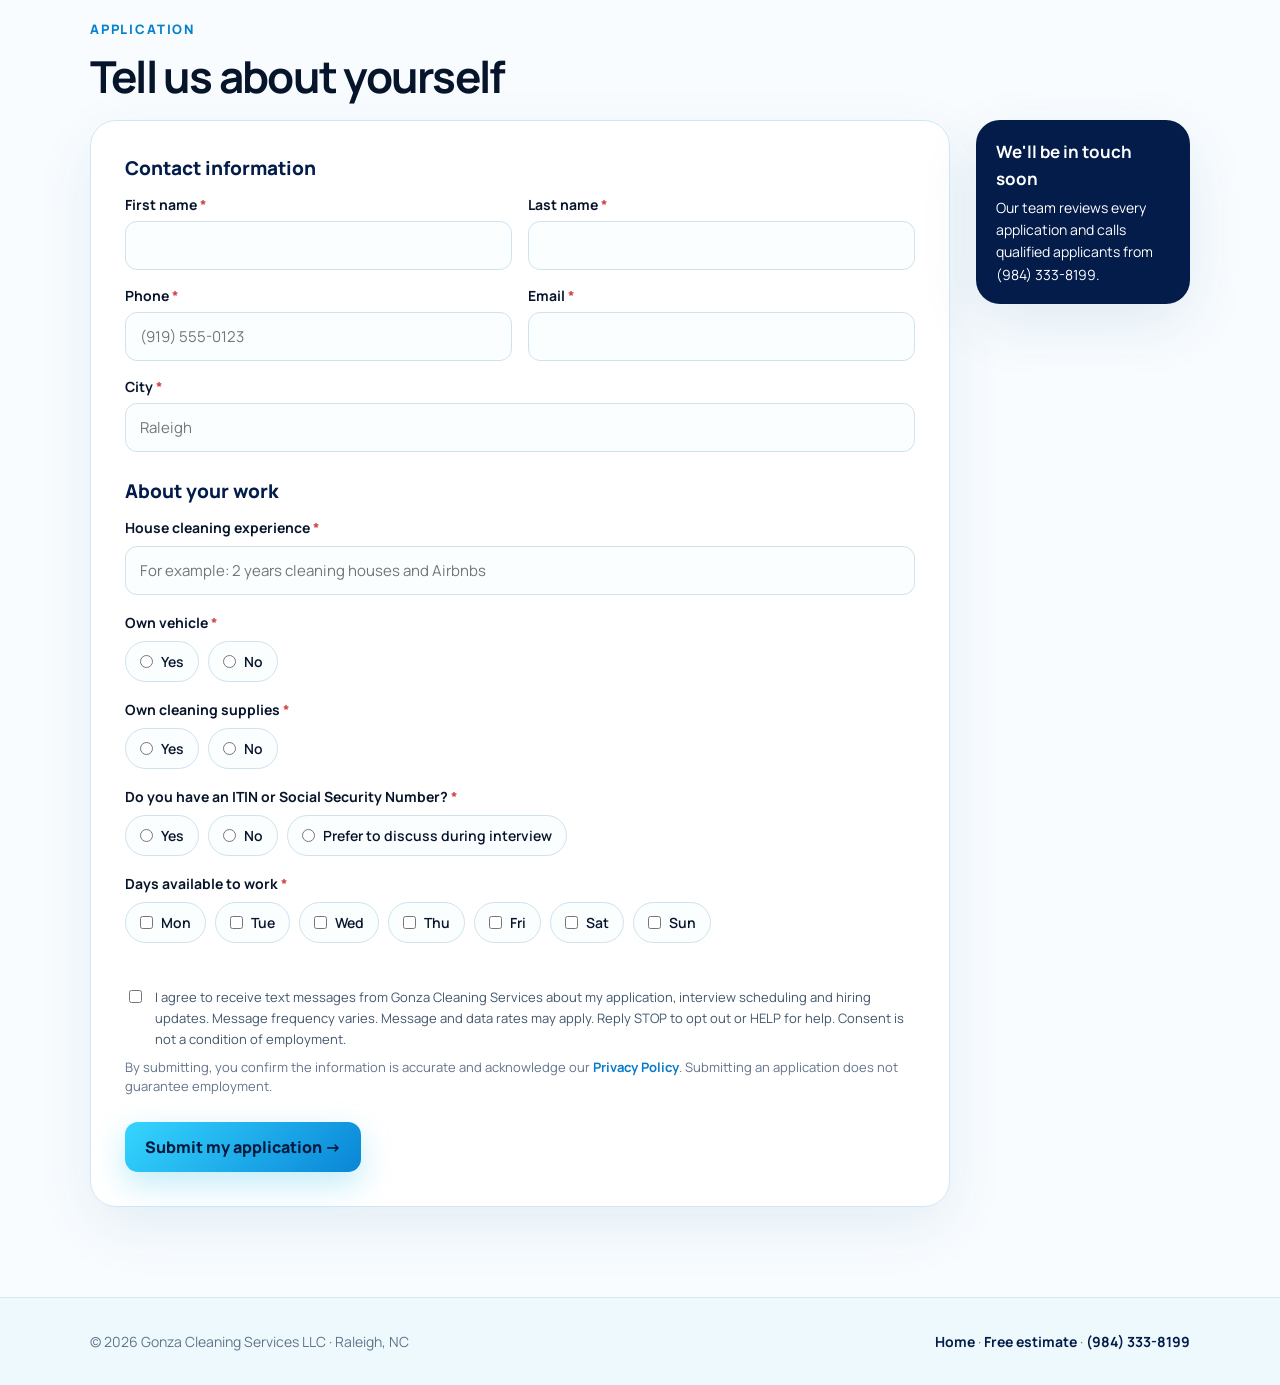
==== commit 2d78ffdb: "Equal-size gallery photos on Join Our Team" ====
--- a/join-our-team.html
+++ b/join-our-team.html
@@ -61,7 +61,7 @@
 .hero-photo img{width:100%;height:100%;object-fit:cover;display:block}
 .hero-photo .tag{position:absolute;left:16px;bottom:16px;padding:10px 14px;border-radius:14px;background:#031a3de8;border:1px solid #fff4;color:#fff;font-weight:800;font-size:13px;backdrop-filter:blur(10px)}
 .gallery{padding:56px 0 0}.gallery h2{font-size:clamp(30px,4vw,44px);letter-spacing:-.04em;margin:8px 0 18px}
-.gal{display:grid;grid-template-columns:1.3fr 1fr 1fr;gap:14px}
+.gal{display:grid;grid-template-columns:repeat(3,1fr);gap:16px;align-items:start}
 .gal figure{margin:0;border-radius:20px;overflow:hidden;position:relative;aspect-ratio:4/3.2;box-shadow:0 14px 36px #073c6318}
 .gal img{width:100%;height:100%;object-fit:cover;display:block;transition:.5s}.gal figure:hover img{transform:scale(1.05)}
 .gal figcaption{position:absolute;left:12px;bottom:12px;padding:7px 11px;border-radius:99px;background:#031c4ad9;color:#fff;font-size:12px;font-weight:800}
@@ -69,7 +69,7 @@
 .apply-side{position:sticky;top:110px;border-radius:24px;overflow:hidden;box-shadow:0 20px 60px #054a7018}
 .apply-side img{width:100%;display:block;aspect-ratio:3/4;object-fit:cover}
 .apply-side div{background:#031c4a;color:#fff;padding:18px 20px;font-size:14px;line-height:1.6}.apply-side strong{display:block;font-size:17px;margin-bottom:4px}
-@media(max-width:860px){.hero .container{grid-template-columns:1fr}.hero-photo{aspect-ratio:16/10}.gal{grid-template-columns:1fr 1fr}.gal figure:first-child{grid-column:1/-1}.apply-grid{grid-template-columns:1fr}.apply-side{display:none}}
+@media(max-width:860px){.hero .container{grid-template-columns:1fr}.hero-photo{aspect-ratio:16/10}.gal{grid-template-columns:1fr}.apply-grid{grid-template-columns:1fr}.apply-side{display:none}}
 footer{background:#eef9fe;border-top:1px solid #d2eaf5;color:#60758a;padding:34px 0;font-size:14px}
 footer .container{display:flex;justify-content:space-between;gap:20px;flex-wrap:wrap}
 footer a{color:var(--navy);font-weight:700}
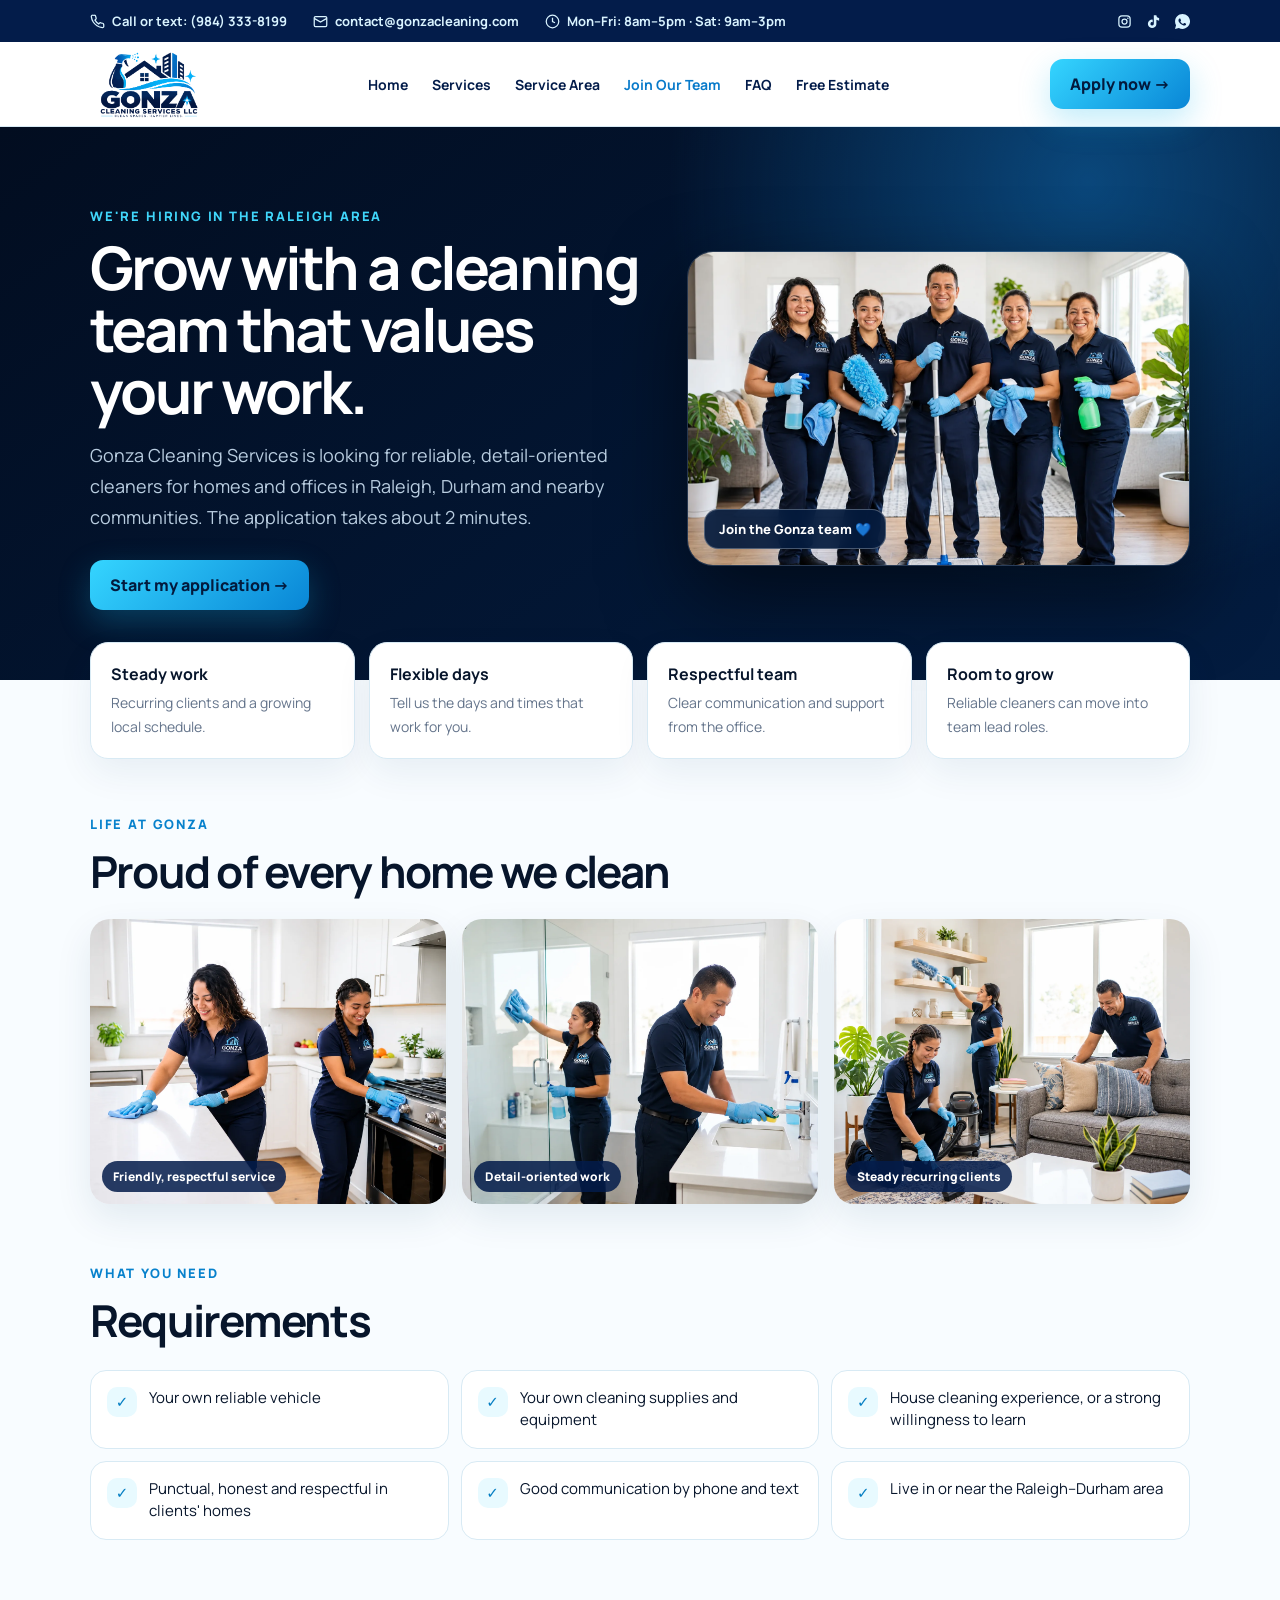
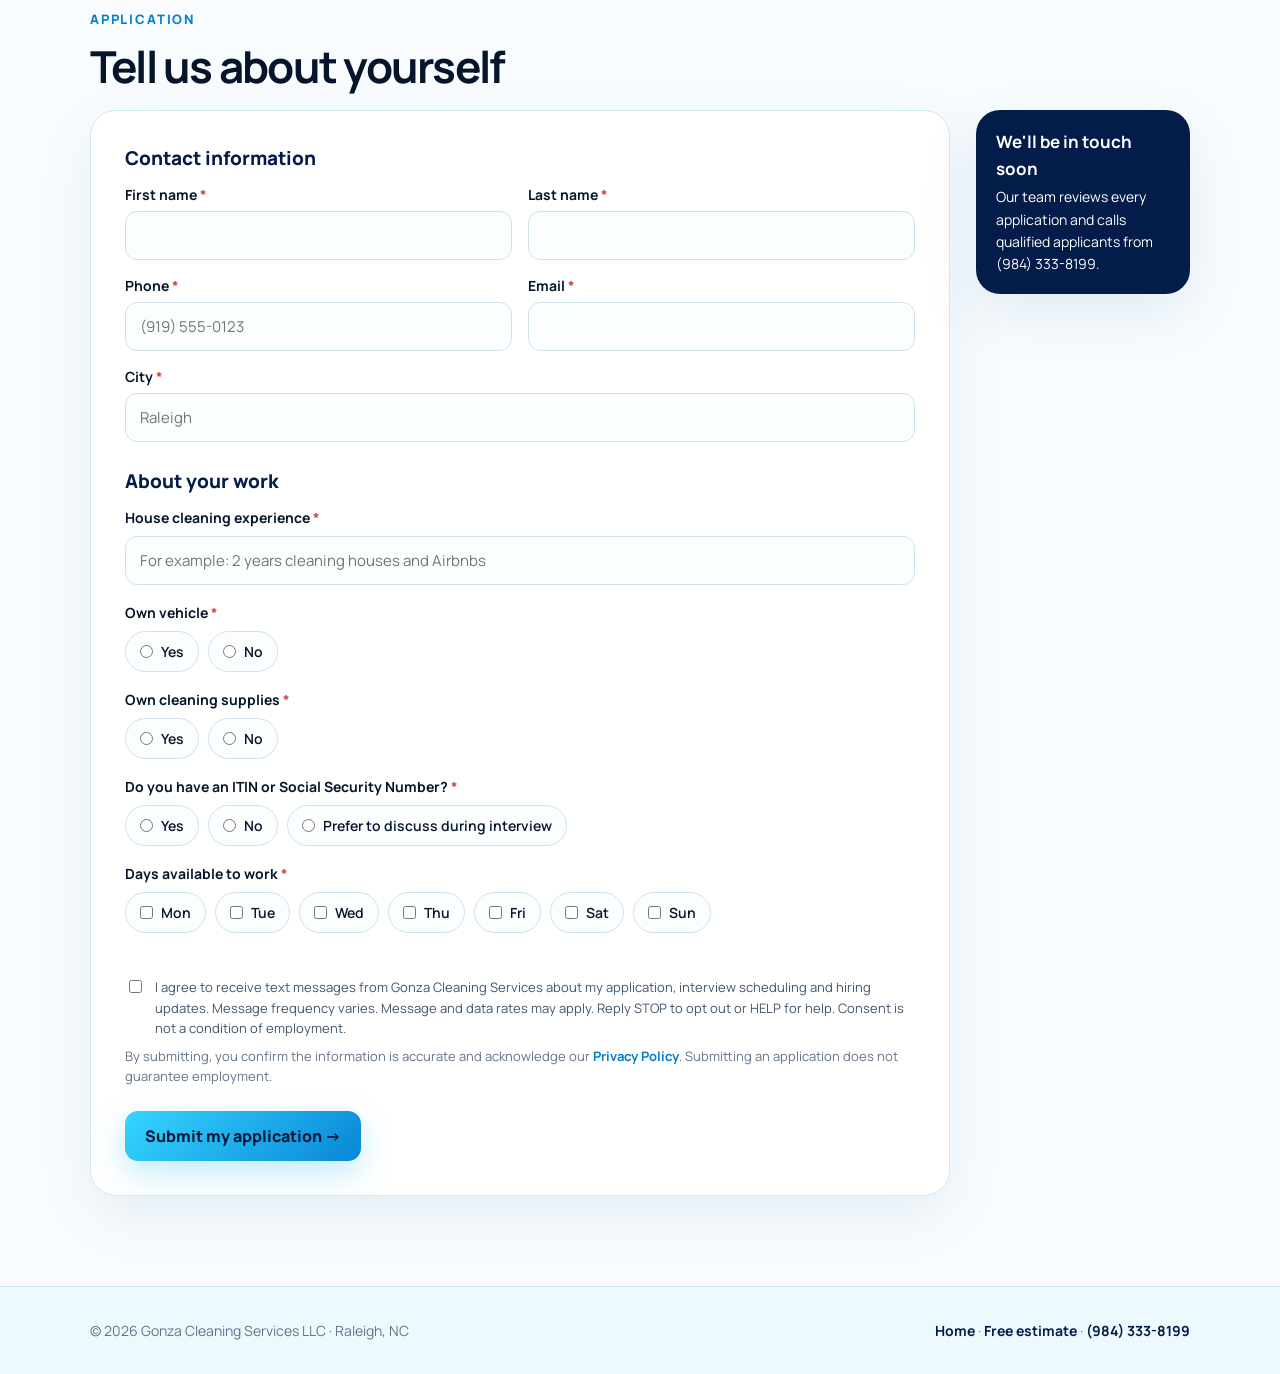
==== commit d4f04cb6: "Restore dark hero, keep top bar, menu and equal gallery" ====
--- a/join-our-team.html
+++ b/join-our-team.html
@@ -86,35 +86,22 @@
 .nav .container{gap:24px}
 .navlinks{display:flex;gap:24px;font-size:14px;font-weight:700;color:var(--navy)}
 .navlinks a:hover,.navlinks a.active{color:var(--blue)}
-.hero{background:linear-gradient(180deg,#f4fbff,#e9f6fd);color:var(--ink);padding:0;overflow:hidden;border-bottom:1px solid var(--line)}
-.hero .split>*{min-width:0}
-.hero .split{display:grid;grid-template-columns:1fr 1.15fr;min-height:540px}
-.hero .copy{align-self:center;padding:64px 44px 72px max(20px,calc((100vw - 1100px)/2))}
-.hero .kicker{color:var(--blue)}
-.hero h1{color:var(--navy);font-size:clamp(36px,4.8vw,56px)}
-.hero h1 span{color:var(--blue)}
-.hero p{color:#475569;font-size:17px}
-.hero-img{position:relative;min-height:320px}
-.hero-img img{position:absolute;inset:0;width:100%;height:100%;object-fit:cover;object-position:center 25%}
-.hero-img:before{content:"";position:absolute;inset:0;z-index:1;background:linear-gradient(90deg,#f1faff 0%,#f1faff00 30%)}
 .perks{position:relative;z-index:5}
-.hero .copy{padding-bottom:84px}
 @media(max-width:1020px){.navlinks{display:none}}
-@media(max-width:860px){.hero .split{grid-template-columns:minmax(0,1fr)}.hero h1{font-size:34px}.hero .copy{padding:44px 20px 36px}.hero-img{min-height:300px;aspect-ratio:3/2}.hero-img:before{background:linear-gradient(180deg,#eff9fe 0%,#eff9fe00 22%)}.tb-hide{display:none!important}.topbar .container{gap:16px}}
-@media(max-width:520px){.hero{padding:0}}
+@media(max-width:860px){.tb-hide{display:none!important}.topbar .container{gap:16px}}
 </style>
 </head>
 <body>
 <div class="topbar"><div class="container"><a href="tel:+19843338199"><svg viewBox="0 0 24 24" fill="none" stroke="currentColor" stroke-width="2" aria-hidden="true"><path d="M22 16.9v3a2 2 0 0 1-2.2 2 19.8 19.8 0 0 1-8.6-3.1 19.5 19.5 0 0 1-6-6A19.8 19.8 0 0 1 2.1 4.2 2 2 0 0 1 4.1 2h3a2 2 0 0 1 2 1.7c.1.9.4 1.8.7 2.7a2 2 0 0 1-.5 2.1L8 9.8a16 16 0 0 0 6 6l1.3-1.3a2 2 0 0 1 2.1-.4c.9.3 1.8.6 2.7.7a2 2 0 0 1 1.7 2z"/></svg>Call or text: (984) 333-8199</a><a class="tb-hide" href="mailto:contact@gonzacleaning.com"><svg viewBox="0 0 24 24" fill="none" stroke="currentColor" stroke-width="2" aria-hidden="true"><rect x="2" y="4" width="20" height="16" rx="2"/><path d="m22 7-10 6L2 7"/></svg>contact@gonzacleaning.com</a><span class="tb-hide"><svg viewBox="0 0 24 24" fill="none" stroke="currentColor" stroke-width="2" aria-hidden="true"><circle cx="12" cy="12" r="10"/><path d="M12 6v6l4 2"/></svg>Mon–Fri: 8am–5pm · Sat: 9am–3pm</span><div class="tb-social"><a href="https://www.instagram.com/gonzacleaning/" target="_blank" rel="noopener noreferrer" aria-label="Instagram"><svg viewBox="0 0 24 24" fill="none" aria-hidden="true"><rect x="3" y="3" width="18" height="18" rx="5" stroke="currentColor" stroke-width="2"/><circle cx="12" cy="12" r="4" stroke="currentColor" stroke-width="2"/><circle cx="17.4" cy="6.7" r="1.2" fill="currentColor"/></svg></a><a href="https://www.tiktok.com/@gonza.cleaning.ser" target="_blank" rel="noopener noreferrer" aria-label="TikTok"><svg viewBox="0 0 24 24" fill="currentColor" aria-hidden="true"><path d="M16.6 2c.3 2.7 1.8 4.3 4.4 4.5v4.1a9.7 9.7 0 0 1-4.4-1.3v6.9A6.8 6.8 0 1 1 10.7 9v4.2a2.7 2.7 0 1 0 1.8 2.5V2h4.1z"/></svg></a><a href="https://wa.me/19843338199" target="_blank" rel="noopener noreferrer" aria-label="WhatsApp"><svg viewBox="0 0 24 24" fill="currentColor" aria-hidden="true"><path d="M12.05 0C5.45 0 .08 5.37.08 11.97c0 2.11.55 4.17 1.6 5.99L0 24l6.2-1.63a11.96 11.96 0 0 0 5.85 1.49c6.6 0 11.97-5.37 11.97-11.97S18.65 0 12.05 0Zm5.46 17.1c-.25.7-1.45 1.33-2.02 1.42-.51.07-1.16.1-1.87-.12-.43-.14-.99-.32-1.7-.62-2.98-1.29-4.93-4.29-5.08-4.49-.15-.2-1.22-1.62-1.22-3.09s.77-2.19 1.04-2.49c.28-.3.6-.37.8-.37h.57c.18.01.43-.07.67.51.25.6.84 2.07.92 2.22.07.15.12.32.02.52-.1.2-.15.32-.3.5-.15.17-.31.39-.45.52-.15.15-.3.31-.13.61.17.3.77 1.28 1.66 2.08 1.14 1.02 2.1 1.33 2.4 1.48.3.15.48.13.65-.07.17-.2.74-.87.94-1.17.2-.3.4-.25.67-.15.27.1 1.74.82 2.04.97.3.15.5.22.57.35.08.12.08.72-.17 1.42Z"/></svg></a></div></div></div>
 <nav class="nav"><div class="container"><a class="brand" href="/" aria-label="Gonza Cleaning Services home"><img src="assets/gonza-logo-primary-transparent.png" alt="GONZA CLEANING SERVICES LLC"></a><div class="navlinks"><a href="/">Home</a><a href="/#services">Services</a><a href="/#service-area">Service Area</a><a class="active" href="#top">Join Our Team</a><a href="/#faq">FAQ</a><a href="/#estimate">Free Estimate</a></div><a class="btn" href="#apply">Apply now →</a></div></nav>
 
-<header class="hero" id="top"><div class="split"><div class="copy">
+<header class="hero" id="top"><div class="container"><div>
 <div class="kicker">We're hiring in the Raleigh area</div>
-<h1>Build your future with <span>Gonza Cleaning Services</span></h1>
-<p>Join a professional cleaning team serving Raleigh, Durham and nearby communities. We're looking for reliable, detail-oriented people who take pride in doing great work. The application takes about 2 minutes.</p>
-<a class="btn" href="#apply">Apply to join our team →</a>
-</div>
-<div class="hero-img"><img src="assets/gonza-team-hiring-v3.webp" width="1536" height="1024" alt="Smiling Gonza Cleaning team in navy uniforms with the Gonza logo"></div>
+<h1>Grow with a cleaning team that values your work.</h1>
+<p>Gonza Cleaning Services is looking for reliable, detail-oriented cleaners for homes and offices in Raleigh, Durham and nearby communities. The application takes about 2 minutes.</p>
+<a class="btn" href="#apply">Start my application →</a>
+</div>
+<div class="hero-photo"><img src="assets/gonza-team-hiring-v2.webp" width="1536" height="1024" alt="Smiling Gonza Cleaning team in navy uniforms holding cleaning supplies in a bright living room"><span class="tag">Join the Gonza team 💙</span></div>
 </div></header>
 
 <section><div class="container"><div class="perks">
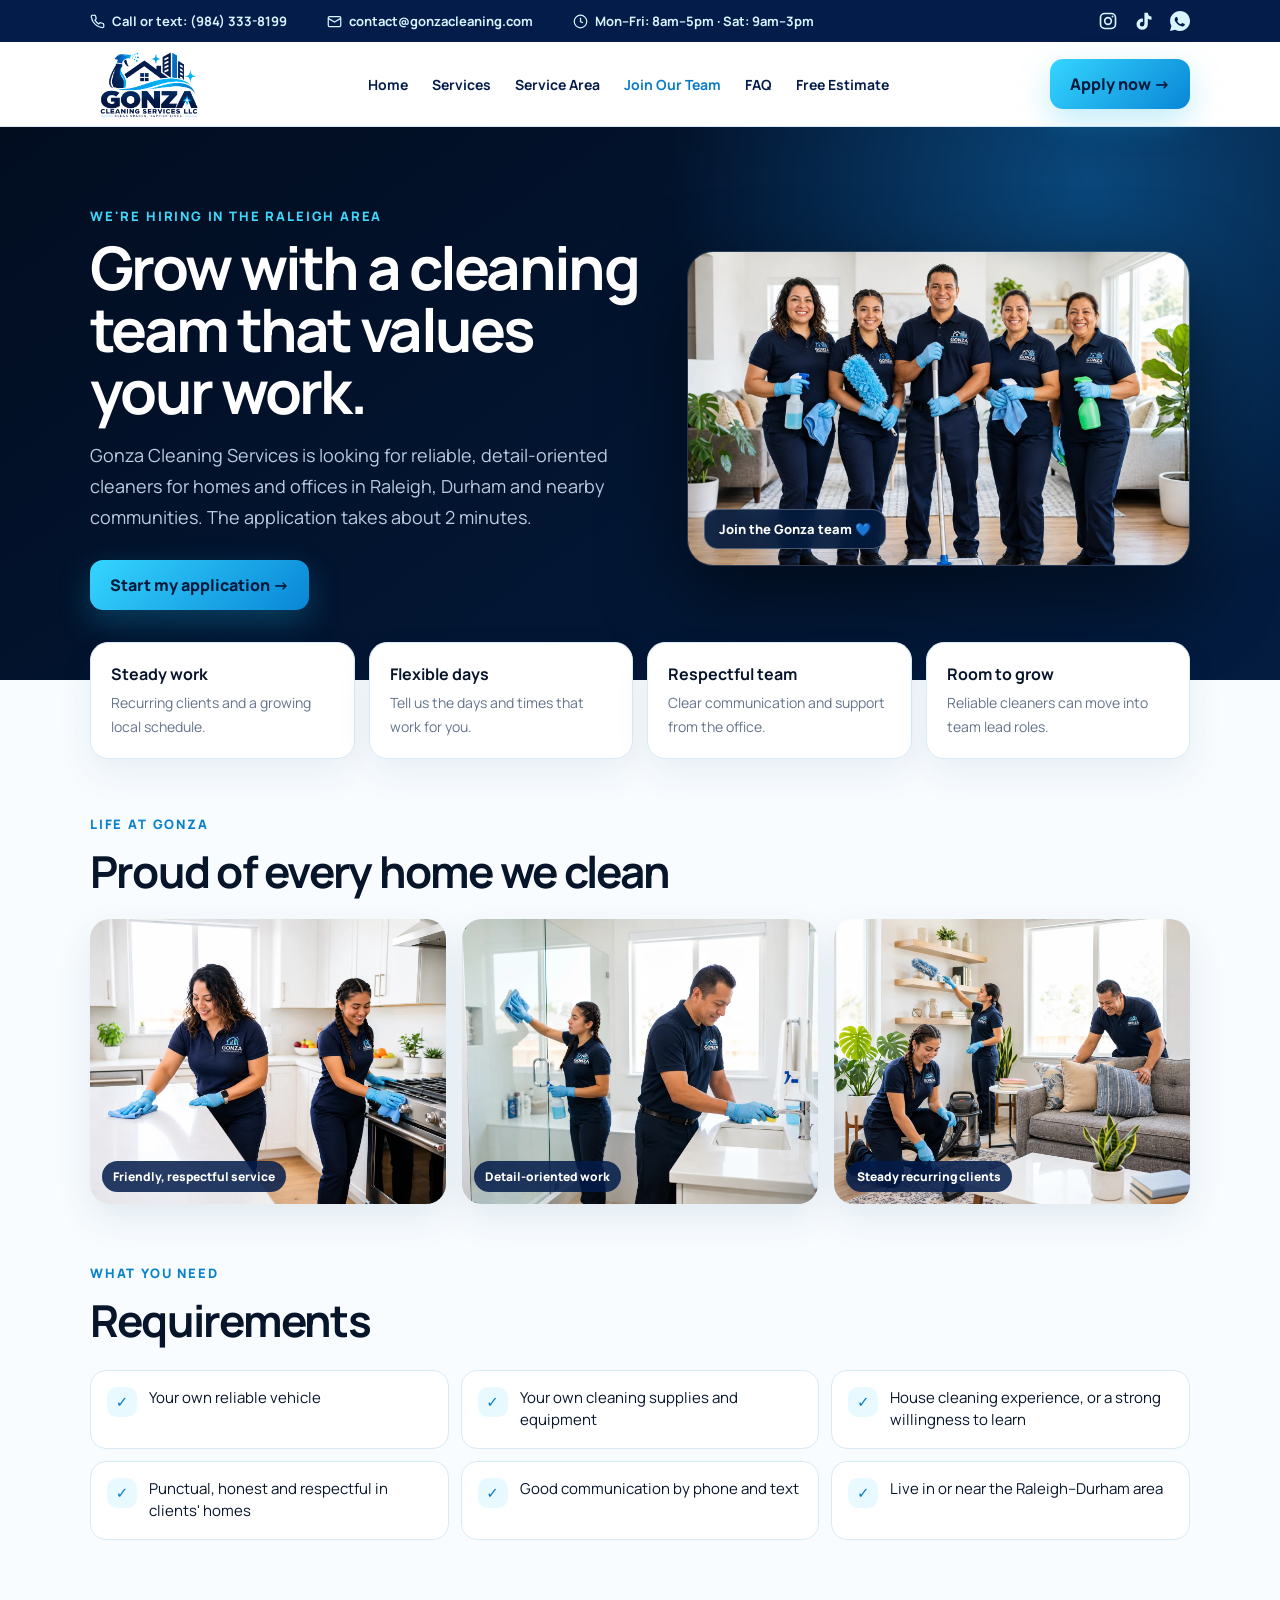
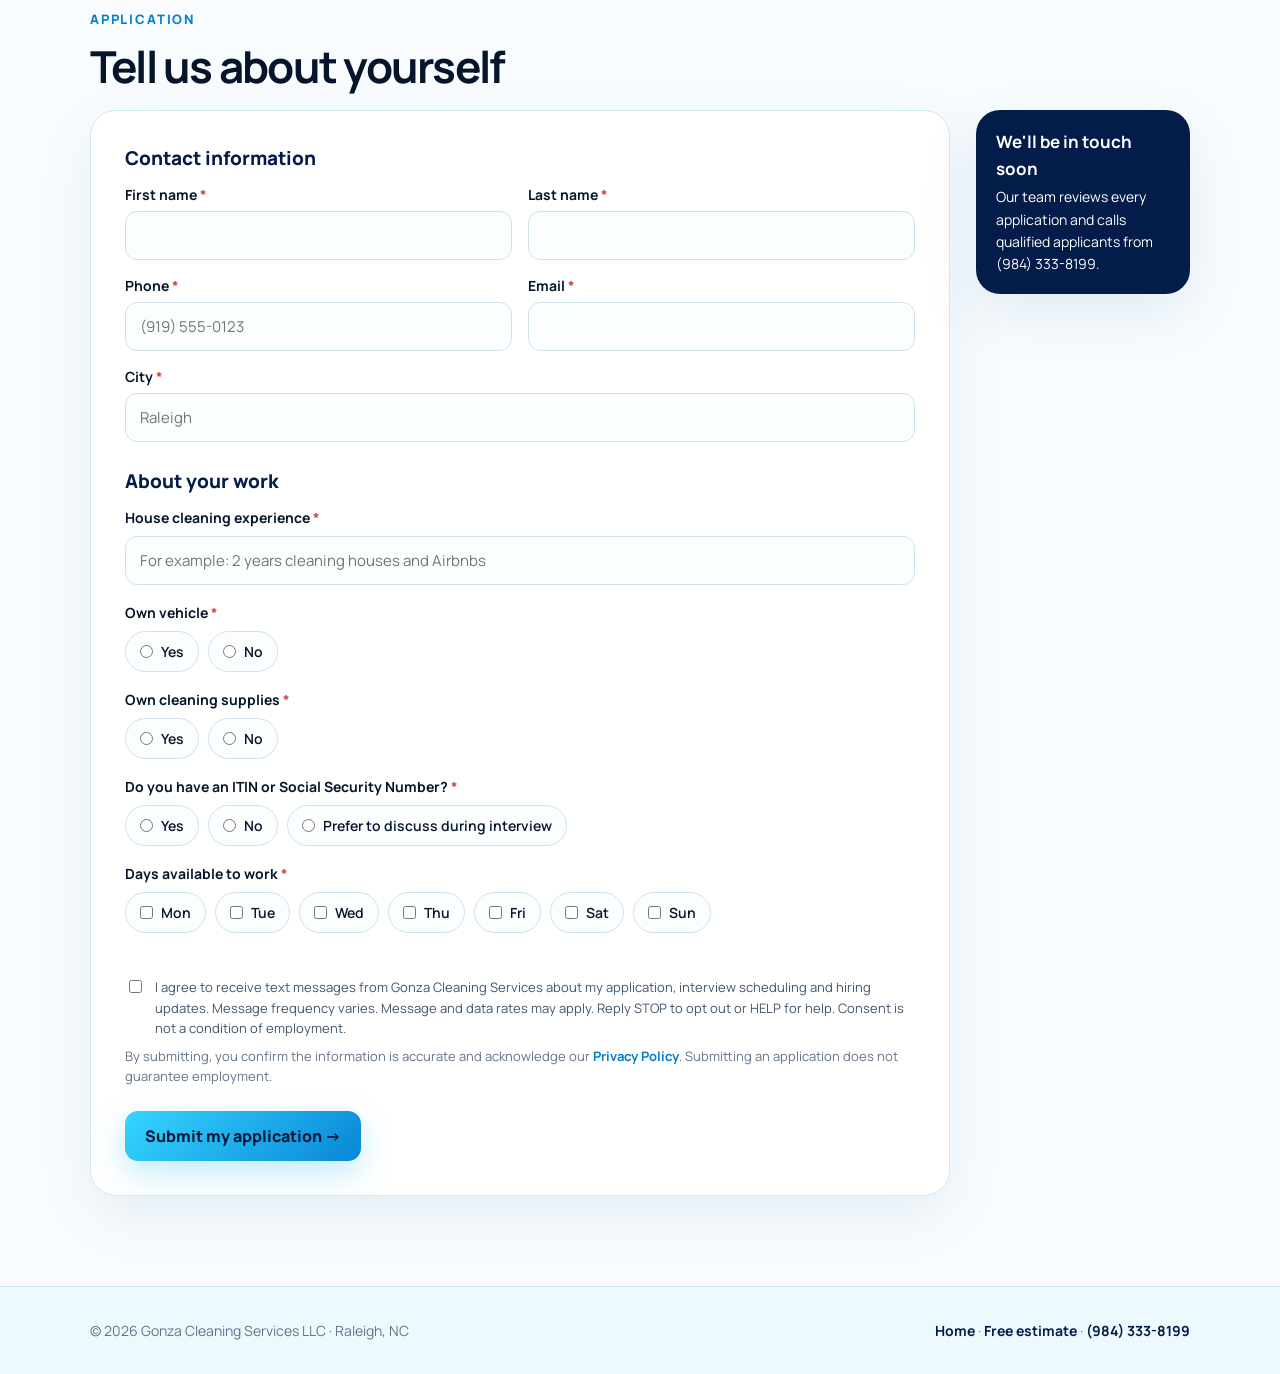
==== commit 86379281: "More spacing in top bar, bigger social icons" ====
--- a/join-our-team.html
+++ b/join-our-team.html
@@ -77,10 +77,11 @@
 @media(max-width:520px){.perks{grid-template-columns:1fr}.hero{padding:56px 0 64px}}
 
 .topbar{background:var(--navy);color:#d9f3ff;font-size:13px;font-weight:700}
-.topbar .container{display:flex;align-items:center;gap:26px;min-height:42px;flex-wrap:nowrap;justify-content:flex-start}
+.topbar .container{display:flex;align-items:center;gap:40px;min-height:42px;flex-wrap:nowrap;justify-content:flex-start}
 .topbar a,.topbar span{display:inline-flex;align-items:center;gap:7px;color:inherit;white-space:nowrap}
 .topbar svg{width:15px;height:15px;flex:none}
-.tb-social{margin-left:auto;display:flex;gap:14px}
+.tb-social{margin-left:auto;display:flex;gap:16px}
+.tb-social svg{width:20px;height:20px}
 .tb-social a:hover,.topbar a:hover{color:#40d6fa}
 .nav{top:0}
 .nav .container{gap:24px}
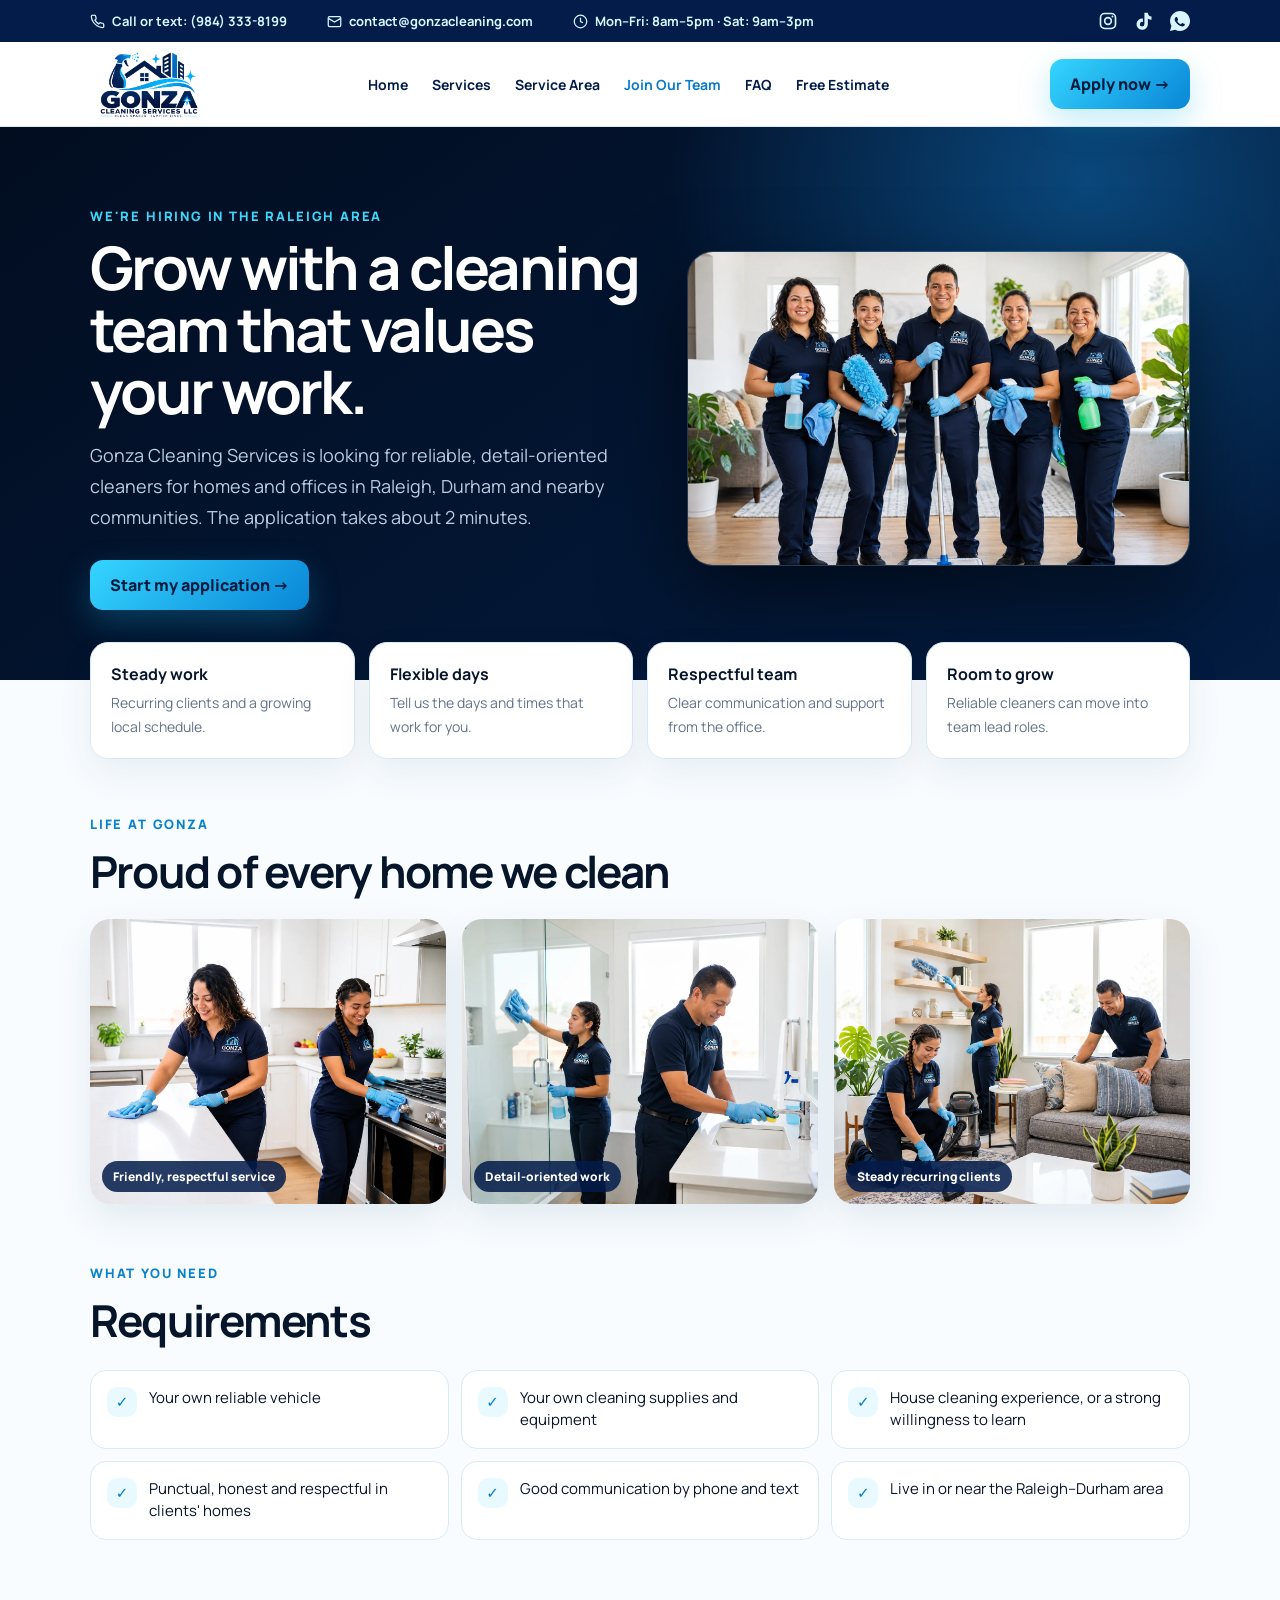
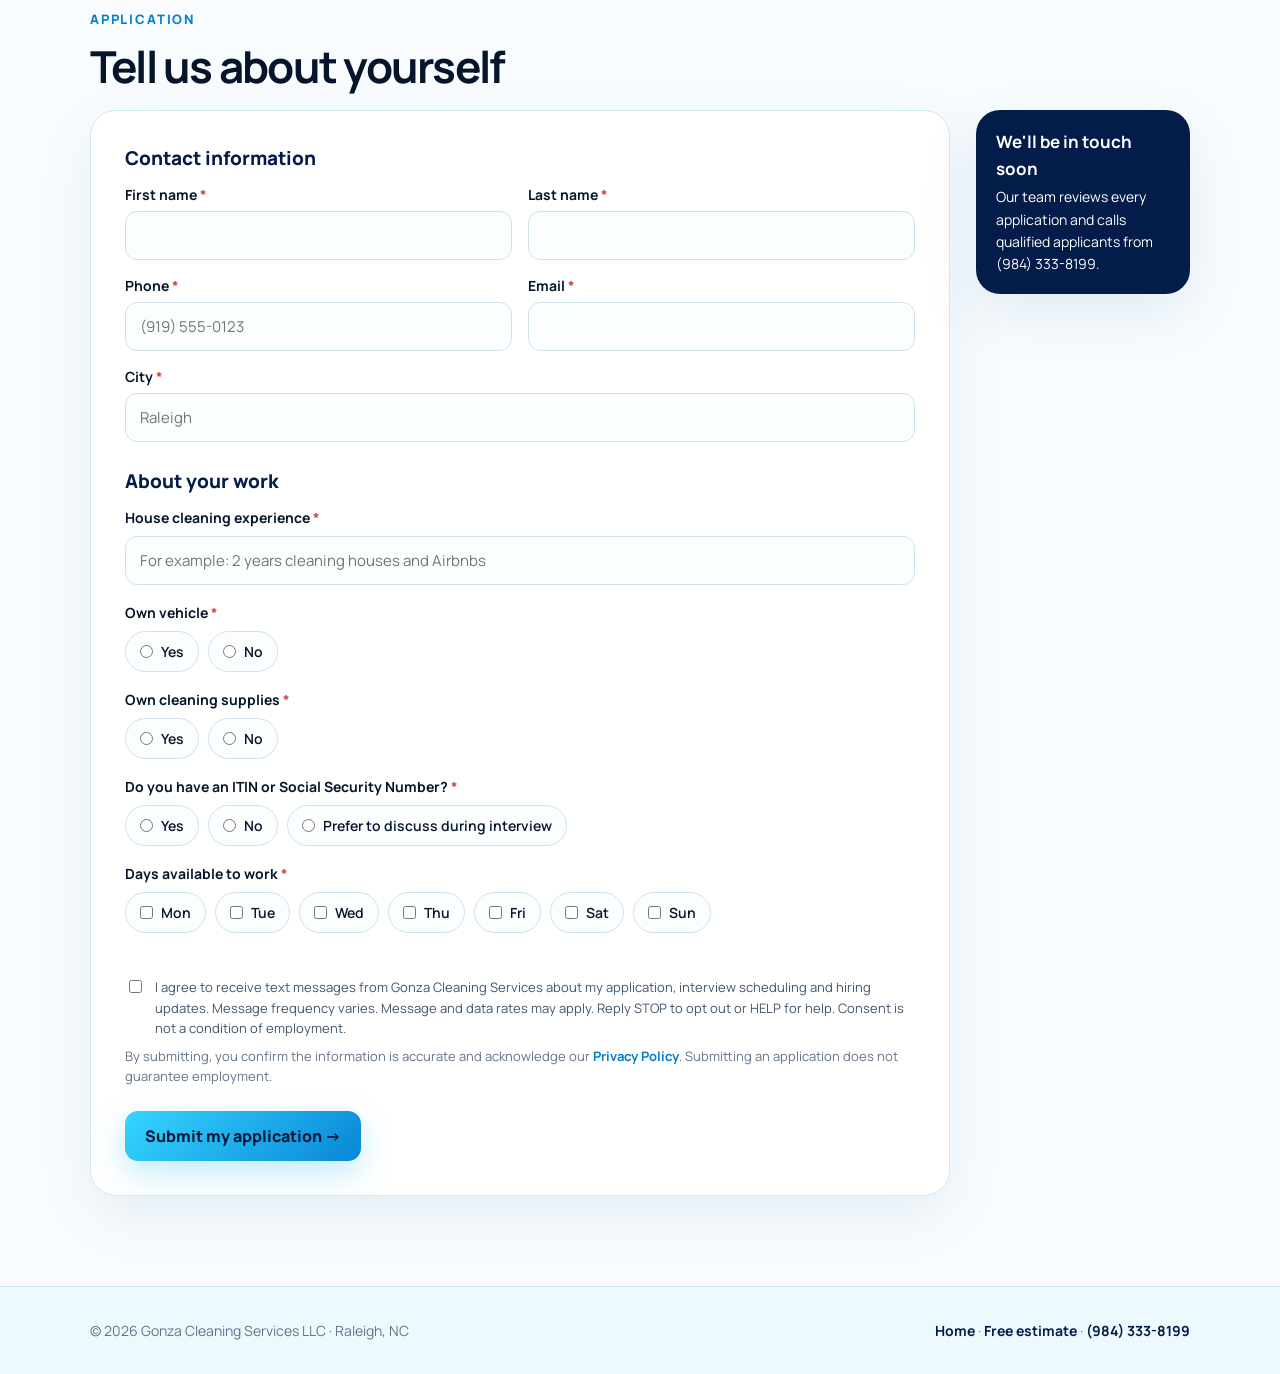
==== commit 42761363: "Remove decorative tag from hero photo" ====
--- a/join-our-team.html
+++ b/join-our-team.html
@@ -102,7 +102,7 @@
 <p>Gonza Cleaning Services is looking for reliable, detail-oriented cleaners for homes and offices in Raleigh, Durham and nearby communities. The application takes about 2 minutes.</p>
 <a class="btn" href="#apply">Start my application →</a>
 </div>
-<div class="hero-photo"><img src="assets/gonza-team-hiring-v2.webp" width="1536" height="1024" alt="Smiling Gonza Cleaning team in navy uniforms holding cleaning supplies in a bright living room"><span class="tag">Join the Gonza team 💙</span></div>
+<div class="hero-photo"><img src="assets/gonza-team-hiring-v2.webp" width="1536" height="1024" alt="Smiling Gonza Cleaning team in navy uniforms holding cleaning supplies in a bright living room"></div>
 </div></header>
 
 <section><div class="container"><div class="perks">
